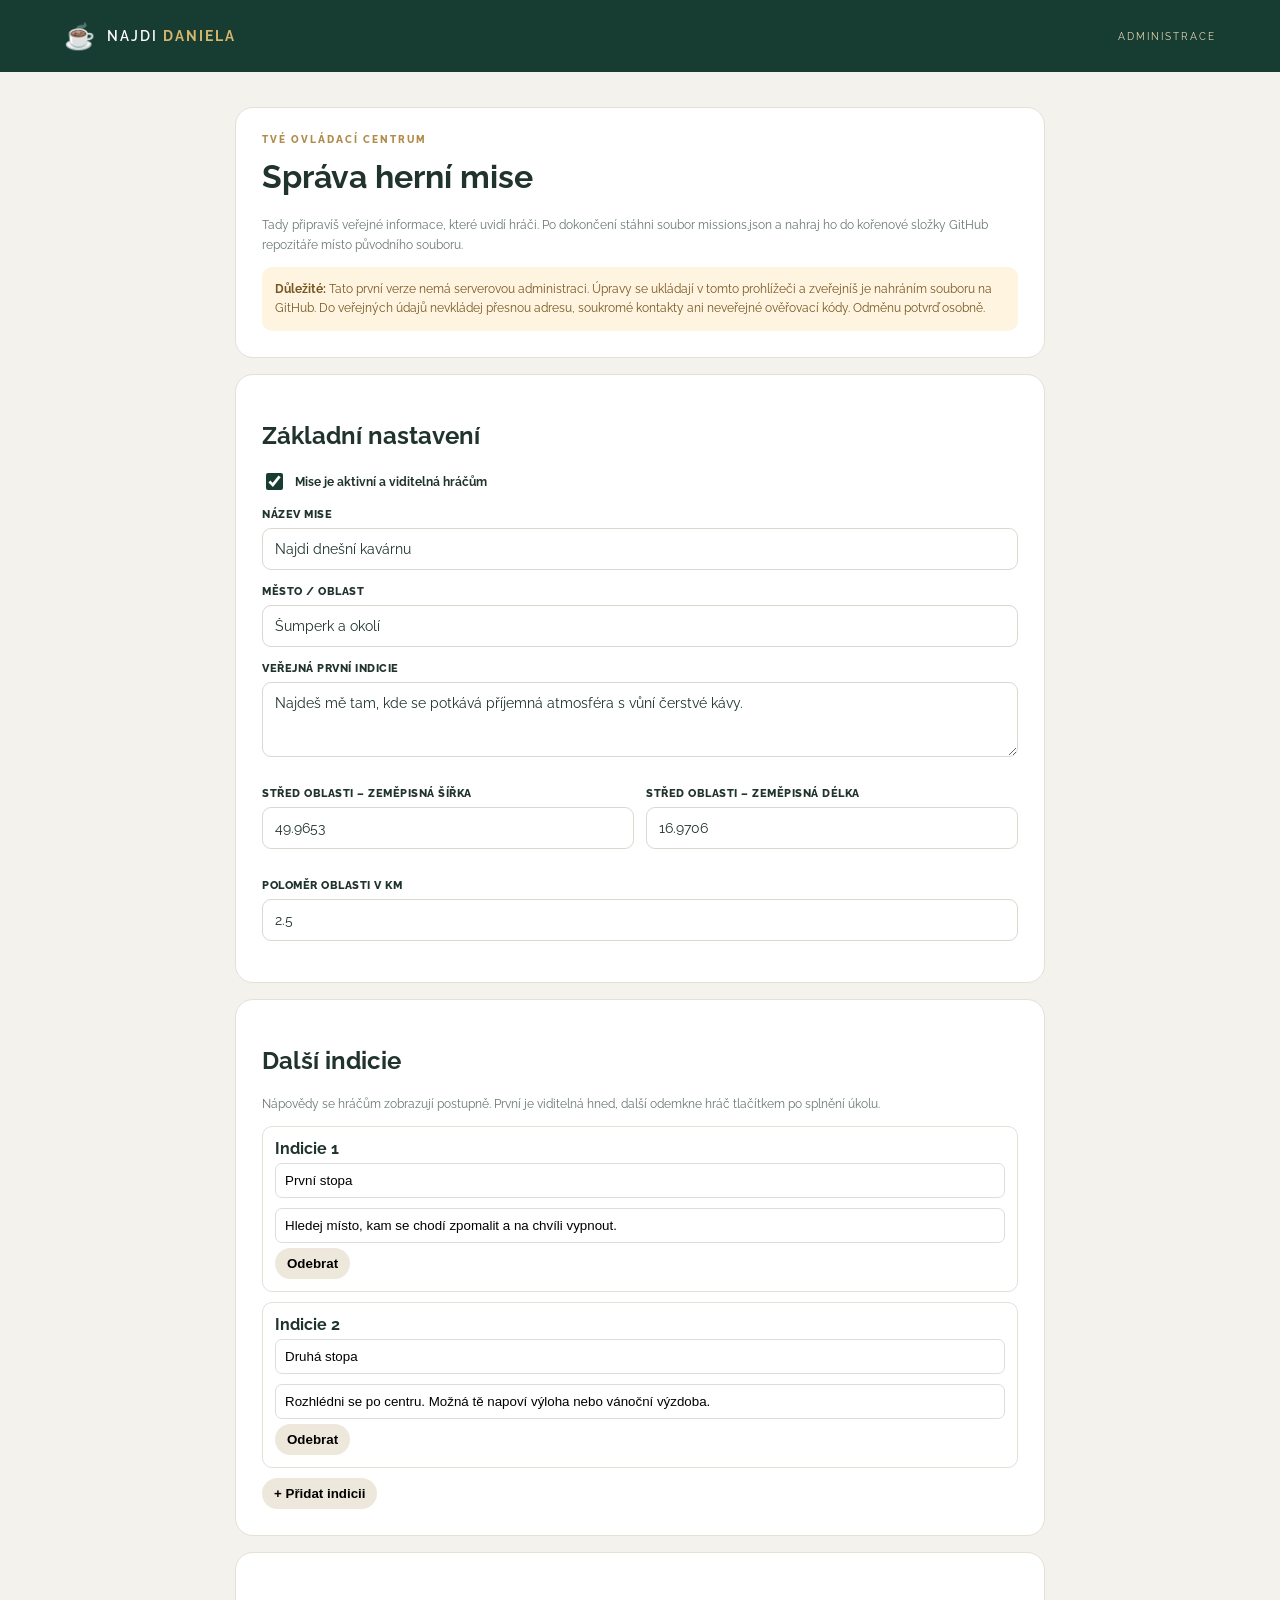
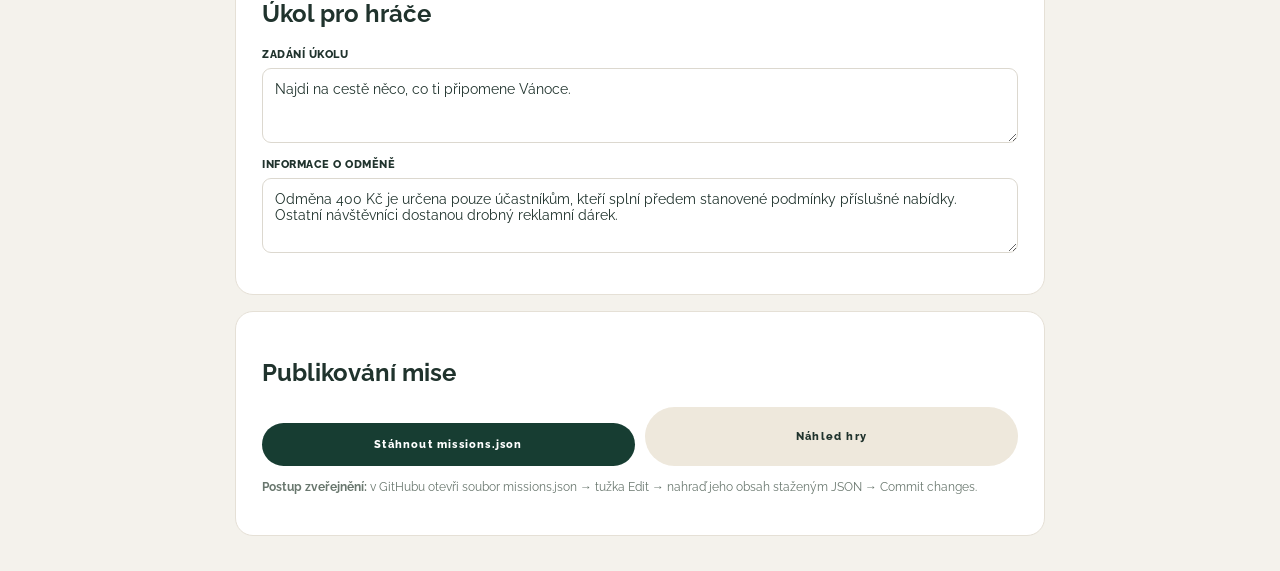
==== admin.html @ 2f67a671 "Add files via upload" ====
<!doctype html>
<html lang="cs">
<head>
  <meta charset="utf-8"><meta name="viewport" content="width=device-width, initial-scale=1">
  <meta name="theme-color" content="#173d32"><title>Správa hry – Najdi Daniela</title>
  <link rel="stylesheet" href="style.css">
  <style>
    body{background:#f4f2ec}.admin-wrap{max-width:850px;margin:35px auto;padding:0 20px}.admin-card{background:#fff;border:1px solid #e5e0d6;border-radius:18px;padding:26px;margin:16px 0}.admin-card h1{margin-top:0}.field{display:grid;gap:7px;margin:15px 0}.field label{font-size:11px;font-weight:800;letter-spacing:.5px}.field input,.field textarea{width:100%;border:1px solid #dcd8cf;border-radius:9px;padding:12px;font:14px Raleway,Arial,sans-serif;color:#20332d}.field textarea{min-height:75px;resize:vertical}.two{display:grid;grid-template-columns:1fr 1fr;gap:12px}.admin-actions{display:flex;gap:10px;flex-wrap:wrap}.admin-actions button{flex:1;min-width:170px}.hint{font-size:12px;line-height:1.6;color:#69776e}.warning{padding:13px;border-radius:10px;background:#fff4df;color:#765622;font-size:12px;line-height:1.6}.clue-row{border:1px solid #e5e0d6;padding:12px;border-radius:10px;margin:10px 0}.clue-row input{width:100%;padding:9px;margin:5px 0;border:1px solid #ddd;border-radius:7px}.small-btn{border:0;background:#eee8dc;border-radius:20px;padding:8px 12px;font-weight:700;cursor:pointer}
  </style>
</head>
<body>
<header class="topbar"><a class="brand" href="index.html"><span class="brand-mark">☕</span><span>NAJDI <b>DANIELA</b></span></a><span class="edition">ADMINISTRACE</span></header>
<main class="admin-wrap">
  <div class="admin-card">
    <p class="eyebrow">TVÉ OVLÁDACÍ CENTRUM</p><h1>Správa herní mise</h1>
    <p class="hint">Tady připravíš veřejné informace, které uvidí hráči. Po dokončení stáhni soubor missions.json a nahraj ho do kořenové složky GitHub repozitáře místo původního souboru.</p>
    <div class="warning"><b>Důležité:</b> Tato první verze nemá serverovou administraci. Úpravy se ukládají v tomto prohlížeči a zveřejníš je nahráním souboru na GitHub. Do veřejných údajů nevkládej přesnou adresu, soukromé kontakty ani neveřejné ověřovací kódy. Odměnu potvrď osobně.</div>
  </div>
  <div class="admin-card">
    <h2>Základní nastavení</h2>
    <label class="check-row"><input type="checkbox" id="active" checked><span>Mise je aktivní a viditelná hráčům</span></label>
    <div class="field"><label>NÁZEV MISE</label><input id="title" value="Najdi dnešní kavárnu"></div>
    <div class="field"><label>MĚSTO / OBLAST</label><input id="city" value="Šumperk a okolí"></div>
    <div class="field"><label>VEŘEJNÁ PRVNÍ INDICIE</label><textarea id="publicClue">Najdeš mě tam, kde se potkává příjemná atmosféra s vůní čerstvé kávy.</textarea></div>
    <div class="two">
      <div class="field"><label>STŘED OBLASTI – ZEMĚPISNÁ ŠÍŘKA</label><input id="lat" type="number" step="0.0001" value="49.9653"></div>
      <div class="field"><label>STŘED OBLASTI – ZEMĚPISNÁ DÉLKA</label><input id="lng" type="number" step="0.0001" value="16.9706"></div>
    </div>
    <div class="field"><label>POLOMĚR OBLASTI V KM</label><input id="radius" type="number" min="0.5" max="20" step="0.5" value="2.5"></div>
  </div>
  <div class="admin-card">
    <h2>Další indicie</h2><p class="hint">Nápovědy se hráčům zobrazují postupně. První je viditelná hned, další odemkne hráč tlačítkem po splnění úkolu.</p>
    <div id="clues"></div><button class="small-btn" id="add-clue" type="button">+ Přidat indicii</button>
  </div>
  <div class="admin-card">
    <h2>Úkol pro hráče</h2>
    <div class="field"><label>ZADÁNÍ ÚKOLU</label><textarea id="task">Najdi na cestě něco, co ti připomene Vánoce.</textarea></div>
    <div class="field"><label>INFORMACE O ODMĚNĚ</label><textarea id="reward">Odměna 400 Kč je určena pouze účastníkům, kteří splní předem stanovené podmínky příslušné nabídky. Ostatní návštěvníci dostanou drobný reklamní dárek.</textarea></div>
  </div>
  <div class="admin-card">
    <h2>Publikování mise</h2>
    <div class="admin-actions"><button class="button button-dark" id="download" type="button">Stáhnout missions.json</button><button class="button" style="background:#eee8dc;color:#20332d" id="preview" type="button">Náhled hry</button></div>
    <p id="feedback" class="hint" aria-live="polite"></p>
    <p class="hint"><b>Postup zveřejnění:</b> v GitHubu otevři soubor missions.json → tužka Edit → nahraď jeho obsah staženým JSON → Commit changes.</p>
  </div>
</main>
<script>
const $ = id => document.getElementById(id);
let clueData = [
 {title:"První stopa",text:"Hledej místo, kam se chodí zpomalit a na chvíli vypnout."},
 {title:"Druhá stopa",text:"Rozhlédni se po centru. Možná tě napoví výloha nebo vánoční výzdoba."}
];
function renderClues(){
 $("clues").innerHTML="";
 clueData.forEach((c,i)=>{
  const row=document.createElement("div");row.className="clue-row";
  row.innerHTML=`<b>Indicie ${i+1}</b><input aria-label="Název indicie" value="${escapeHtml(c.title)}" data-title="${i}"><input aria-label="Text indicie" value="${escapeHtml(c.text)}" data-text="${i}"><button class="small-btn" data-remove="${i}" type="button">Odebrat</button>`;
  $("clues").appendChild(row);
 });
 $("clues").querySelectorAll("[data-title]").forEach(el=>el.addEventListener("input",e=>clueData[+e.target.dataset.title].title=e.target.value));
 $("clues").querySelectorAll("[data-text]").forEach(el=>el.addEventListener("input",e=>clueData[+e.target.dataset.text].text=e.target.value));
 $("clues").querySelectorAll("[data-remove]").forEach(el=>el.addEventListener("click",e=>{clueData.splice(+e.target.dataset.remove,1);renderClues()}));
}
function escapeHtml(s){return String(s).replace(/[&<>"']/g,c=>({"&":"&amp;","<":"&lt;",">":"&gt;",'"':"&quot;","'":"&#39;"}[c]));}
$("add-clue").addEventListener("click",()=>{clueData.push({title:"Nová stopa",text:"Doplň text indicie."});renderClues()});
function makeData(){return {
 active:$("active").checked,title:$("title").value.trim(),city:$("city").value.trim(),
 centerLat:Number($("lat").value),centerLng:Number($("lng").value),radiusKm:Number($("radius").value),
 publicClue:$("publicClue").value.trim(),clues:clueData,task:$("task").value.trim(),rewardText:$("reward").value.trim()
};}
$("download").addEventListener("click",()=>{
 const data=makeData();const blob=new Blob([JSON.stringify(data,null,2)],{type:"application/json"});
 const url=URL.createObjectURL(blob);const a=document.createElement("a");a.href=url;a.download="missions.json";a.click();URL.revokeObjectURL(url);
 $("feedback").textContent="Soubor missions.json byl připraven ke stažení. Teď ho nahraj do GitHubu a potvrď změnu.";
});
$("preview").addEventListener("click",()=>window.open("index.html","_blank"));
renderClues();
</script>
</body></html>
---- style.css ----
@import url('https://fonts.googleapis.com/css2?family=Raleway:wght@400;500;600;700;800;900&display=swap');
:root{--green:#173d32;--green2:#245545;--gold:#d8b56d;--cream:#f6f1e7;--ink:#20332d;--muted:#738078;--line:#e5e0d6}
*{box-sizing:border-box}html{scroll-behavior:smooth}body{margin:0;background:#fbfaf7;color:var(--ink);font-family:Raleway,Arial,sans-serif}
.topbar{height:72px;padding:0 max(5vw,22px);display:flex;align-items:center;justify-content:space-between;background:var(--green);color:#fff}
.brand{display:flex;align-items:center;gap:10px;color:#fff;text-decoration:none;font-size:14px;letter-spacing:2px;font-weight:600}.brand b{color:var(--gold)}.brand-mark{font-size:25px}.edition{font-size:10px;letter-spacing:2px;color:#e8d8b6}
main{max-width:1120px;margin:auto;padding:0 24px}.hero{margin:34px 0 28px;background:var(--green);border-radius:24px;min-height:390px;color:#fff;display:grid;grid-template-columns:1.1fr .9fr;overflow:hidden;position:relative}
.hero-copy{padding:54px 0 48px 58px;position:relative;z-index:2}.eyebrow{font-size:10px;letter-spacing:2px;font-weight:800;color:#b18b4a;margin:0 0 13px}.hero h1{font-size:clamp(46px,7vw,76px);line-height:.98;margin:0 0 20px;letter-spacing:-3px}.hero h1 em,.how-section h2 em,.reward h2 em{font-family:Georgia,serif;font-weight:400;color:var(--gold)}.hero-lead{max-width:390px;line-height:1.7;color:#e1e9e3;font-size:15px;margin:0 0 28px}.button{border:0;border-radius:999px;padding:15px 22px;font-family:inherit;font-size:11px;font-weight:800;letter-spacing:1.2px;text-decoration:none;display:inline-flex;align-items:center;justify-content:center;gap:24px;cursor:pointer;transition:.2s}.button:hover{transform:translateY(-2px)}.button-gold{background:var(--gold);color:#24372e}.button-dark{background:var(--green);color:#fff;width:100%;margin-top:16px}.button:disabled{opacity:.45;cursor:not-allowed;transform:none}
.hero-art{position:relative;display:flex;align-items:center;justify-content:center;background:radial-gradient(circle at 55% 48%,#376c54 0,#214b3b 42%,#173d32 72%)}.glow{position:absolute;width:260px;height:260px;border:1px solid #d8b56d55;border-radius:50%;box-shadow:0 0 0 28px #d8b56d0b,0 0 0 58px #d8b56d08}.cup{font-size:130px;filter:drop-shadow(0 20px 15px #071d16aa);z-index:1}.hero-note{position:absolute;right:14%;bottom:13%;font-family:Georgia,serif;color:#ead6ad;font-style:italic;font-size:19px;line-height:1.3;transform:rotate(-7deg)}.spark{position:absolute;color:var(--gold);font-size:26px}.spark-one{top:20%;right:22%}.spark-two{top:31%;left:19%}
.intro-grid{display:grid;grid-template-columns:repeat(3,1fr);gap:14px;margin:20px 0 76px}.intro-card{padding:23px 22px;background:#fff;border:1px solid var(--line);border-radius:16px}.intro-card .icon{font-size:25px}.intro-card h3{font-size:15px;margin:14px 0 7px}.intro-card p{font-size:12px;line-height:1.7;color:var(--muted);margin:0}
.game-section{padding:0 0 75px}.section-heading{text-align:center;margin-bottom:28px}.section-heading h2,.how-section h2,.reward h2{font-size:36px;letter-spacing:-1.3px;margin:0 0 8px}.muted{color:var(--muted)}.section-heading>p:last-child{font-size:13px}
.mission-layout{display:grid;grid-template-columns:1fr 1fr;gap:18px}.map-panel,.clue-panel{background:#fff;border:1px solid var(--line);border-radius:18px;padding:22px}.panel-head{display:flex;align-items:center;justify-content:space-between;margin-bottom:15px}.panel-head h3{margin:0;font-size:20px}.map-pin{font-size:26px;color:var(--gold)}#map{height:300px;border-radius:12px;background:#e7e9df;z-index:1}.map-caption{font-size:10px;line-height:1.5;color:var(--muted);margin:10px 0 0}.clue-top{display:flex;align-items:center;justify-content:space-between}.pill{border-radius:20px;background:#f3ead8;color:#85652d;padding:7px 11px;font-size:10px;font-weight:800}.clue-panel h3{font-size:23px;margin:24px 0 10px}.clue-text{font-family:Georgia,serif;font-size:19px;line-height:1.55;color:#344b40;margin:0 0 16px}.clue-list{display:grid;gap:9px}.clue-item{padding:12px 13px;background:#f7f5ef;border-radius:10px;font-size:12px;line-height:1.5}.clue-item.locked{opacity:.55}.task-area{margin-top:17px;padding:14px;background:#f5f2e9;border-radius:12px}.task-area h4{margin:0 0 6px;font-size:13px}.task-area p{font-size:12px;line-height:1.5}.check-row{display:flex;align-items:center;gap:9px;font-size:12px;font-weight:700}.check-row input{accent-color:var(--green);width:17px;height:17px}.small{font-size:10px;line-height:1.5;text-align:center}
.notice{max-width:650px;margin:auto;text-align:center;padding:50px 25px;background:#fff;border:1px solid var(--line);border-radius:18px}.notice-icon{font-size:38px}.notice h3{font-size:21px}.notice p{font-size:13px;line-height:1.7;color:var(--muted)}.hidden{display:none!important}
.how-section{background:var(--cream);border-radius:22px;padding:42px 48px;display:grid;grid-template-columns:1fr 1fr;gap:30px;align-items:center;margin-bottom:25px}.how-section h2{font-size:38px}.steps{list-style:none;margin:0;padding:0;display:grid;gap:18px;counter-reset:step}.steps li{counter-increment:step;display:grid;grid-template-columns:34px 1fr;column-gap:12px;align-items:start}.steps li:before{content:counter(step,decimal-leading-zero);grid-row:span 2;color:#a77f3d;font-weight:800;font-size:12px;padding-top:2px}.steps b{font-size:13px}.steps span{font-size:11px;color:var(--muted);margin-top:4px;line-height:1.5}
.reward{background:var(--green);color:#fff;border-radius:22px;padding:35px 48px;display:flex;align-items:center;gap:30px;margin:25px 0 55px}.gift{font-size:62px}.reward h2{font-size:32px}.reward p:last-child{max-width:700px;color:#dce5dd;font-size:11px;line-height:1.7;margin-bottom:0}
footer{background:#102d25;color:#d8e0d8;padding:25px max(5vw,22px);display:flex;justify-content:space-between;font-size:10px;letter-spacing:1px}footer span:first-child{color:var(--gold);font-weight:800}
@media(max-width:700px){.topbar{height:60px}.edition{font-size:8px}.hero{grid-template-columns:1fr;min-height:0}.hero-copy{padding:38px 28px 25px}.hero-art{min-height:185px}.cup{font-size:90px}.hero-note{right:12%;bottom:14%;font-size:15px}.intro-grid{grid-template-columns:1fr;gap:9px;margin-bottom:55px}.intro-card{display:grid;grid-template-columns:38px 1fr;column-gap:10px;padding:16px}.intro-card .icon{grid-row:span 2}.intro-card h3{margin:0 0 4px}.mission-layout{grid-template-columns:1fr}.how-section{grid-template-columns:1fr;padding:30px 25px;gap:20px}.how-section h2{font-size:32px}.reward{padding:27px 24px;gap:16px}.gift{font-size:42px}.reward h2{font-size:25px}footer{gap:10px;flex-direction:column;text-align:center}}
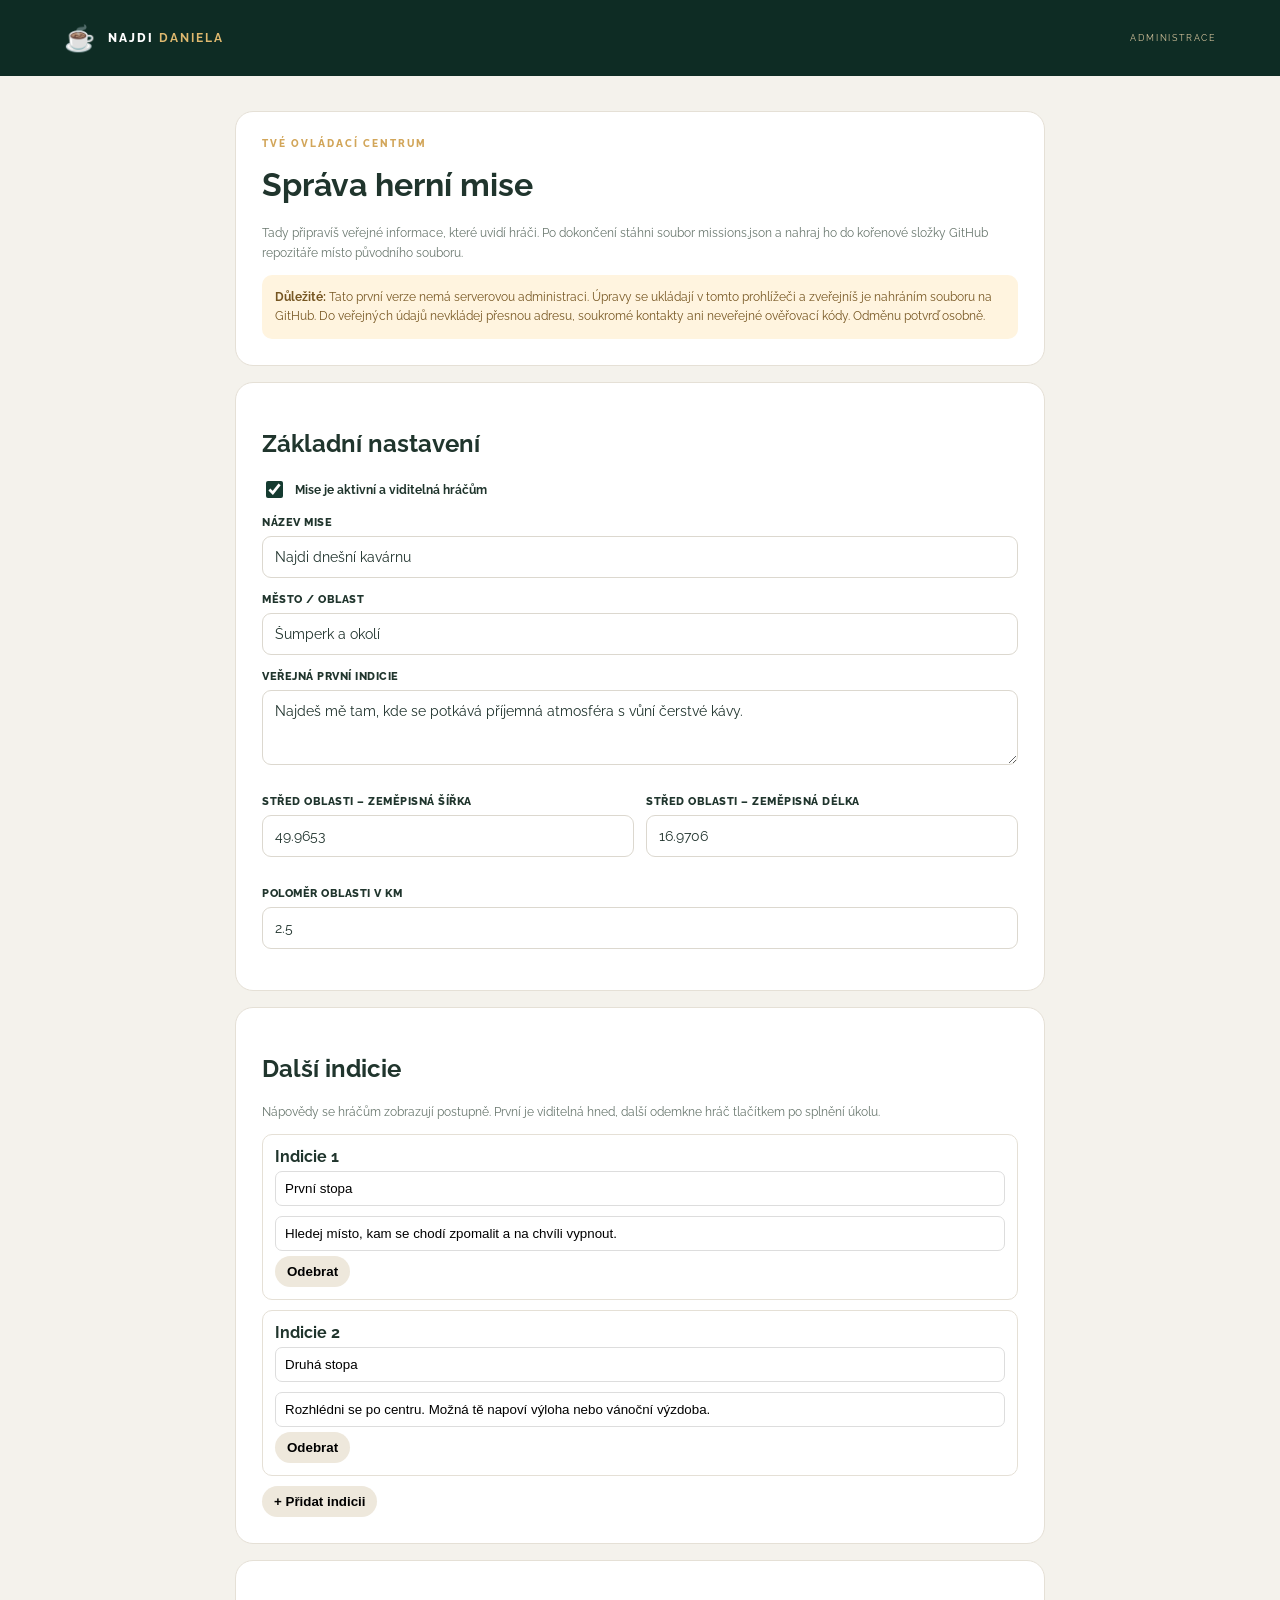
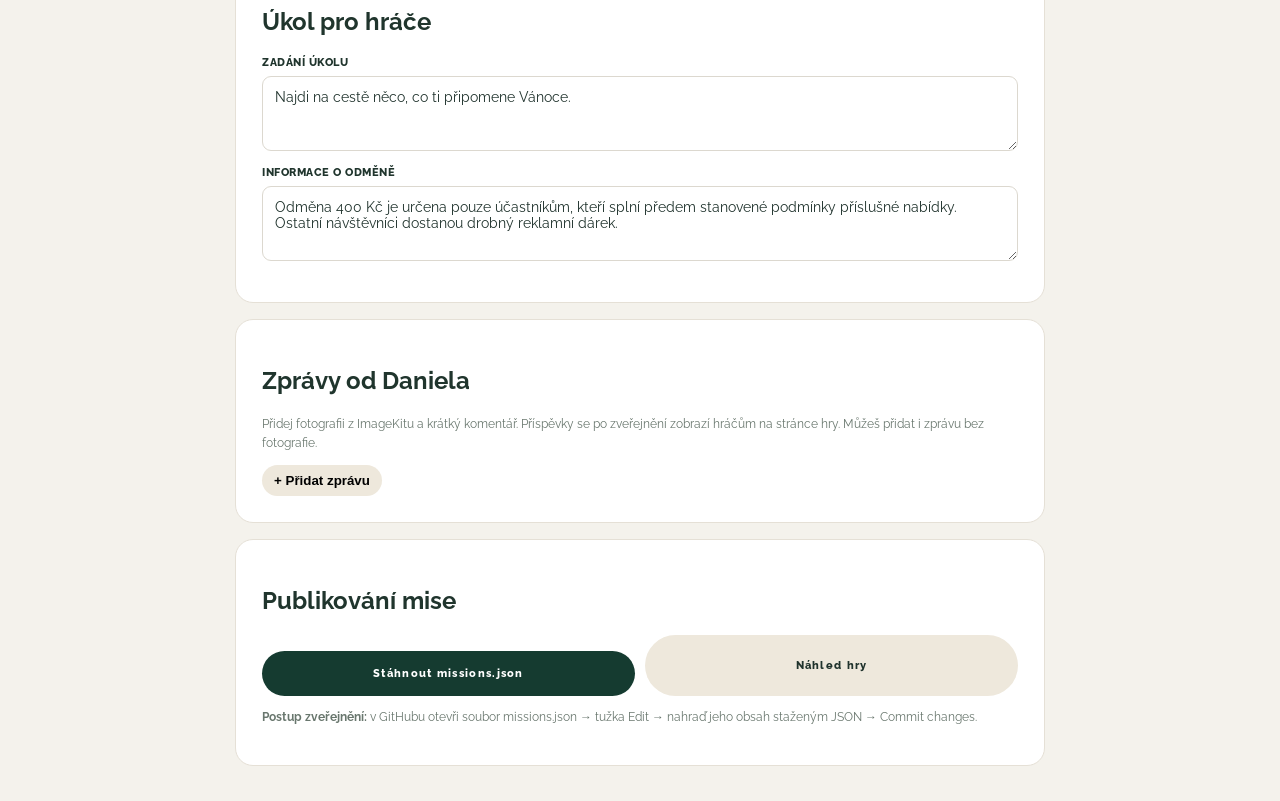
==== commit 9aa25838: "Update admin.html" ====
--- a/admin.html
+++ b/admin.html
@@ -5,7 +5,7 @@
   <meta name="theme-color" content="#173d32"><title>Správa hry – Najdi Daniela</title>
   <link rel="stylesheet" href="style.css">
   <style>
-    body{background:#f4f2ec}.admin-wrap{max-width:850px;margin:35px auto;padding:0 20px}.admin-card{background:#fff;border:1px solid #e5e0d6;border-radius:18px;padding:26px;margin:16px 0}.admin-card h1{margin-top:0}.field{display:grid;gap:7px;margin:15px 0}.field label{font-size:11px;font-weight:800;letter-spacing:.5px}.field input,.field textarea{width:100%;border:1px solid #dcd8cf;border-radius:9px;padding:12px;font:14px Raleway,Arial,sans-serif;color:#20332d}.field textarea{min-height:75px;resize:vertical}.two{display:grid;grid-template-columns:1fr 1fr;gap:12px}.admin-actions{display:flex;gap:10px;flex-wrap:wrap}.admin-actions button{flex:1;min-width:170px}.hint{font-size:12px;line-height:1.6;color:#69776e}.warning{padding:13px;border-radius:10px;background:#fff4df;color:#765622;font-size:12px;line-height:1.6}.clue-row{border:1px solid #e5e0d6;padding:12px;border-radius:10px;margin:10px 0}.clue-row input{width:100%;padding:9px;margin:5px 0;border:1px solid #ddd;border-radius:7px}.small-btn{border:0;background:#eee8dc;border-radius:20px;padding:8px 12px;font-weight:700;cursor:pointer}
+    body{background:#f4f2ec}.admin-wrap{max-width:850px;margin:35px auto;padding:0 20px}.admin-card{background:#fff;border:1px solid #e5e0d6;border-radius:18px;padding:26px;margin:16px 0}.admin-card h1{margin-top:0}.field{display:grid;gap:7px;margin:15px 0}.field label{font-size:11px;font-weight:800;letter-spacing:.5px}.field input,.field textarea{width:100%;border:1px solid #dcd8cf;border-radius:9px;padding:12px;font:14px Raleway,Arial,sans-serif;color:#20332d}.field textarea{min-height:75px;resize:vertical}.two{display:grid;grid-template-columns:1fr 1fr;gap:12px}.admin-actions{display:flex;gap:10px;flex-wrap:wrap}.admin-actions button{flex:1;min-width:170px}.hint{font-size:12px;line-height:1.6;color:#69776e}.warning{padding:13px;border-radius:10px;background:#fff4df;color:#765622;font-size:12px;line-height:1.6}.clue-row{border:1px solid #e5e0d6;padding:12px;border-radius:10px;margin:10px 0}.clue-row input{width:100%;padding:9px;margin:5px 0;border:1px solid #ddd;border-radius:7px}.small-btn{border:0;background:#eee8dc;border-radius:20px;padding:8px 12px;font-weight:700;cursor:pointer}.post-row{border:1px solid #e5e0d6;padding:14px;border-radius:12px;margin:12px 0}.post-row input,.post-row textarea{width:100%;padding:10px;margin:6px 0;border:1px solid #ddd;border-radius:8px;font:14px Raleway,Arial,sans-serif}.post-row textarea{min-height:70px}.post-preview{max-width:180px;max-height:120px;object-fit:cover;border-radius:8px;display:block;margin:8px 0}
   </style>
 </head>
 <body>
@@ -38,6 +38,12 @@
     <div class="field"><label>INFORMACE O ODMĚNĚ</label><textarea id="reward">Odměna 400 Kč je určena pouze účastníkům, kteří splní předem stanovené podmínky příslušné nabídky. Ostatní návštěvníci dostanou drobný reklamní dárek.</textarea></div>
   </div>
   <div class="admin-card">
+    <h2>Zprávy od Daniela</h2>
+    <p class="hint">Přidej fotografii z ImageKitu a krátký komentář. Příspěvky se po zveřejnění zobrazí hráčům na stránce hry. Můžeš přidat i zprávu bez fotografie.</p>
+    <div id="posts"></div>
+    <button class="small-btn" id="add-post" type="button">+ Přidat zprávu</button>
+  </div>
+  <div class="admin-card">
     <h2>Publikování mise</h2>
     <div class="admin-actions"><button class="button button-dark" id="download" type="button">Stáhnout missions.json</button><button class="button" style="background:#eee8dc;color:#20332d" id="preview" type="button">Náhled hry</button></div>
     <p id="feedback" class="hint" aria-live="polite"></p>
@@ -50,6 +56,7 @@
  {title:"První stopa",text:"Hledej místo, kam se chodí zpomalit a na chvíli vypnout."},
  {title:"Druhá stopa",text:"Rozhlédni se po centru. Možná tě napoví výloha nebo vánoční výzdoba."}
 ];
+let postData = [];
 function renderClues(){
  $("clues").innerHTML="";
  clueData.forEach((c,i)=>{
@@ -63,10 +70,22 @@
 }
 function escapeHtml(s){return String(s).replace(/[&<>"']/g,c=>({"&":"&amp;","<":"&lt;",">":"&gt;",'"':"&quot;","'":"&#39;"}[c]));}
 $("add-clue").addEventListener("click",()=>{clueData.push({title:"Nová stopa",text:"Doplň text indicie."});renderClues()});
+function renderPosts(){
+ const wrap=$("posts");wrap.innerHTML="";
+ postData.forEach((post,i)=>{
+  const row=document.createElement("div");row.className="post-row";
+  row.innerHTML=`<b>Zpráva ${i+1}</b><input type="url" placeholder="Odkaz na fotografii z ImageKitu (volitelné)" aria-label="Odkaz na fotografii" value="${escapeHtml(post.imageUrl||"")}" data-image="${i}"><textarea placeholder="Komentář ke zprávě…" aria-label="Komentář ke zprávě" data-message="${i}">${escapeHtml(post.message||"")}</textarea><button class="small-btn" type="button" data-remove-post="${i}">Odebrat zprávu</button>`;
+  wrap.appendChild(row);
+ });
+ wrap.querySelectorAll("[data-image]").forEach(el=>el.addEventListener("input",e=>postData[+e.target.dataset.image].imageUrl=e.target.value.trim()));
+ wrap.querySelectorAll("[data-message]").forEach(el=>el.addEventListener("input",e=>postData[+e.target.dataset.message].message=e.target.value));
+ wrap.querySelectorAll("[data-remove-post]").forEach(el=>el.addEventListener("click",e=>{postData.splice(+e.target.dataset.removePost,1);renderPosts()}));
+}
+$("add-post").addEventListener("click",()=>{postData.unshift({imageUrl:"",message:""});renderPosts()});
 function makeData(){return {
  active:$("active").checked,title:$("title").value.trim(),city:$("city").value.trim(),
  centerLat:Number($("lat").value),centerLng:Number($("lng").value),radiusKm:Number($("radius").value),
- publicClue:$("publicClue").value.trim(),clues:clueData,task:$("task").value.trim(),rewardText:$("reward").value.trim()
+ publicClue:$("publicClue").value.trim(),clues:clueData,task:$("task").value.trim(),rewardText:$("reward").value.trim(),announcements:postData
 };}
 $("download").addEventListener("click",()=>{
  const data=makeData();const blob=new Blob([JSON.stringify(data,null,2)],{type:"application/json"});
@@ -75,5 +94,6 @@
 });
 $("preview").addEventListener("click",()=>window.open("index.html","_blank"));
 renderClues();
+renderPosts();
 </script>
-</body></html>+</body></html>
--- a/style.css
+++ b/style.css
@@ -1,16 +1,156 @@
 @import url('https://fonts.googleapis.com/css2?family=Raleway:wght@400;500;600;700;800;900&display=swap');
-:root{--green:#173d32;--green2:#245545;--gold:#d8b56d;--cream:#f6f1e7;--ink:#20332d;--muted:#738078;--line:#e5e0d6}
-*{box-sizing:border-box}html{scroll-behavior:smooth}body{margin:0;background:#fbfaf7;color:var(--ink);font-family:Raleway,Arial,sans-serif}
-.topbar{height:72px;padding:0 max(5vw,22px);display:flex;align-items:center;justify-content:space-between;background:var(--green);color:#fff}
-.brand{display:flex;align-items:center;gap:10px;color:#fff;text-decoration:none;font-size:14px;letter-spacing:2px;font-weight:600}.brand b{color:var(--gold)}.brand-mark{font-size:25px}.edition{font-size:10px;letter-spacing:2px;color:#e8d8b6}
-main{max-width:1120px;margin:auto;padding:0 24px}.hero{margin:34px 0 28px;background:var(--green);border-radius:24px;min-height:390px;color:#fff;display:grid;grid-template-columns:1.1fr .9fr;overflow:hidden;position:relative}
-.hero-copy{padding:54px 0 48px 58px;position:relative;z-index:2}.eyebrow{font-size:10px;letter-spacing:2px;font-weight:800;color:#b18b4a;margin:0 0 13px}.hero h1{font-size:clamp(46px,7vw,76px);line-height:.98;margin:0 0 20px;letter-spacing:-3px}.hero h1 em,.how-section h2 em,.reward h2 em{font-family:Georgia,serif;font-weight:400;color:var(--gold)}.hero-lead{max-width:390px;line-height:1.7;color:#e1e9e3;font-size:15px;margin:0 0 28px}.button{border:0;border-radius:999px;padding:15px 22px;font-family:inherit;font-size:11px;font-weight:800;letter-spacing:1.2px;text-decoration:none;display:inline-flex;align-items:center;justify-content:center;gap:24px;cursor:pointer;transition:.2s}.button:hover{transform:translateY(-2px)}.button-gold{background:var(--gold);color:#24372e}.button-dark{background:var(--green);color:#fff;width:100%;margin-top:16px}.button:disabled{opacity:.45;cursor:not-allowed;transform:none}
-.hero-art{position:relative;display:flex;align-items:center;justify-content:center;background:radial-gradient(circle at 55% 48%,#376c54 0,#214b3b 42%,#173d32 72%)}.glow{position:absolute;width:260px;height:260px;border:1px solid #d8b56d55;border-radius:50%;box-shadow:0 0 0 28px #d8b56d0b,0 0 0 58px #d8b56d08}.cup{font-size:130px;filter:drop-shadow(0 20px 15px #071d16aa);z-index:1}.hero-note{position:absolute;right:14%;bottom:13%;font-family:Georgia,serif;color:#ead6ad;font-style:italic;font-size:19px;line-height:1.3;transform:rotate(-7deg)}.spark{position:absolute;color:var(--gold);font-size:26px}.spark-one{top:20%;right:22%}.spark-two{top:31%;left:19%}
-.intro-grid{display:grid;grid-template-columns:repeat(3,1fr);gap:14px;margin:20px 0 76px}.intro-card{padding:23px 22px;background:#fff;border:1px solid var(--line);border-radius:16px}.intro-card .icon{font-size:25px}.intro-card h3{font-size:15px;margin:14px 0 7px}.intro-card p{font-size:12px;line-height:1.7;color:var(--muted);margin:0}
-.game-section{padding:0 0 75px}.section-heading{text-align:center;margin-bottom:28px}.section-heading h2,.how-section h2,.reward h2{font-size:36px;letter-spacing:-1.3px;margin:0 0 8px}.muted{color:var(--muted)}.section-heading>p:last-child{font-size:13px}
-.mission-layout{display:grid;grid-template-columns:1fr 1fr;gap:18px}.map-panel,.clue-panel{background:#fff;border:1px solid var(--line);border-radius:18px;padding:22px}.panel-head{display:flex;align-items:center;justify-content:space-between;margin-bottom:15px}.panel-head h3{margin:0;font-size:20px}.map-pin{font-size:26px;color:var(--gold)}#map{height:300px;border-radius:12px;background:#e7e9df;z-index:1}.map-caption{font-size:10px;line-height:1.5;color:var(--muted);margin:10px 0 0}.clue-top{display:flex;align-items:center;justify-content:space-between}.pill{border-radius:20px;background:#f3ead8;color:#85652d;padding:7px 11px;font-size:10px;font-weight:800}.clue-panel h3{font-size:23px;margin:24px 0 10px}.clue-text{font-family:Georgia,serif;font-size:19px;line-height:1.55;color:#344b40;margin:0 0 16px}.clue-list{display:grid;gap:9px}.clue-item{padding:12px 13px;background:#f7f5ef;border-radius:10px;font-size:12px;line-height:1.5}.clue-item.locked{opacity:.55}.task-area{margin-top:17px;padding:14px;background:#f5f2e9;border-radius:12px}.task-area h4{margin:0 0 6px;font-size:13px}.task-area p{font-size:12px;line-height:1.5}.check-row{display:flex;align-items:center;gap:9px;font-size:12px;font-weight:700}.check-row input{accent-color:var(--green);width:17px;height:17px}.small{font-size:10px;line-height:1.5;text-align:center}
-.notice{max-width:650px;margin:auto;text-align:center;padding:50px 25px;background:#fff;border:1px solid var(--line);border-radius:18px}.notice-icon{font-size:38px}.notice h3{font-size:21px}.notice p{font-size:13px;line-height:1.7;color:var(--muted)}.hidden{display:none!important}
-.how-section{background:var(--cream);border-radius:22px;padding:42px 48px;display:grid;grid-template-columns:1fr 1fr;gap:30px;align-items:center;margin-bottom:25px}.how-section h2{font-size:38px}.steps{list-style:none;margin:0;padding:0;display:grid;gap:18px;counter-reset:step}.steps li{counter-increment:step;display:grid;grid-template-columns:34px 1fr;column-gap:12px;align-items:start}.steps li:before{content:counter(step,decimal-leading-zero);grid-row:span 2;color:#a77f3d;font-weight:800;font-size:12px;padding-top:2px}.steps b{font-size:13px}.steps span{font-size:11px;color:var(--muted);margin-top:4px;line-height:1.5}
-.reward{background:var(--green);color:#fff;border-radius:22px;padding:35px 48px;display:flex;align-items:center;gap:30px;margin:25px 0 55px}.gift{font-size:62px}.reward h2{font-size:32px}.reward p:last-child{max-width:700px;color:#dce5dd;font-size:11px;line-height:1.7;margin-bottom:0}
-footer{background:#102d25;color:#d8e0d8;padding:25px max(5vw,22px);display:flex;justify-content:space-between;font-size:10px;letter-spacing:1px}footer span:first-child{color:var(--gold);font-weight:800}
-@media(max-width:700px){.topbar{height:60px}.edition{font-size:8px}.hero{grid-template-columns:1fr;min-height:0}.hero-copy{padding:38px 28px 25px}.hero-art{min-height:185px}.cup{font-size:90px}.hero-note{right:12%;bottom:14%;font-size:15px}.intro-grid{grid-template-columns:1fr;gap:9px;margin-bottom:55px}.intro-card{display:grid;grid-template-columns:38px 1fr;column-gap:10px;padding:16px}.intro-card .icon{grid-row:span 2}.intro-card h3{margin:0 0 4px}.mission-layout{grid-template-columns:1fr}.how-section{grid-template-columns:1fr;padding:30px 25px;gap:20px}.how-section h2{font-size:32px}.reward{padding:27px 24px;gap:16px}.gift{font-size:42px}.reward h2{font-size:25px}footer{gap:10px;flex-direction:column;text-align:center}}
+:root{--green:#153b30;--green-deep:#0e2c24;--green-mid:#285847;--gold:#dfb96f;--gold-light:#f1dba9;--cream:#f7f3e9;--ink:#20352d;--muted:#748078;--line:#e8e2d5}
+*{box-sizing:border-box}
+html{scroll-behavior:smooth}
+body{margin:0;background:#faf9f5;color:var(--ink);font-family:'Raleway',Arial,sans-serif}
+.topbar{min-height:76px;padding:12px max(5vw,24px);display:flex;align-items:center;justify-content:space-between;gap:24px;background:var(--green-deep);color:#fff}
+.brand{display:flex;align-items:center;gap:11px;color:#fff;text-decoration:none;font-size:12px;letter-spacing:2px;font-weight:800;white-space:nowrap}
+.brand b{color:var(--gold)}
+.brand-mark{font-size:25px}
+.brand-slogan{font-family:Georgia,serif;font-size:17px;color:#f4ead5;font-style:italic;text-align:center}
+.brand-slogan em{color:var(--gold-light)}
+.edition{font-size:9px;letter-spacing:1.8px;color:#d8c69f;white-space:nowrap}
+main{max-width:1180px;margin:auto;padding:0 26px}
+.hero{margin:30px 0 24px;background:linear-gradient(118deg,#153b30 0%,#194637 58%,#204e3d 100%);border-radius:27px;min-height:540px;color:#fff;display:grid;grid-template-columns:1fr .92fr;overflow:hidden;position:relative;isolation:isolate;box-shadow:0 18px 50px #183c3017}
+.hero:before{content:"";position:absolute;inset:0;background:radial-gradient(ellipse at 82% 48%,#47745744 0,transparent 42%),linear-gradient(90deg,transparent 48%,#0d2c241c 100%);z-index:-1}
+.hero-copy{padding:65px 20px 52px 66px;position:relative;z-index:2;max-width:620px}
+.eyebrow{font-size:10px;letter-spacing:2px;font-weight:800;color:#d2a65a;margin:0 0 17px}
+.hero .eyebrow span{display:inline-block;width:7px;height:7px;background:var(--gold);border-radius:50%;margin:0 8px 1px 0;box-shadow:0 0 0 4px #dfb96f20}
+.hero h1{font-size:clamp(64px,7.5vw,100px);line-height:.83;margin:0 0 28px;letter-spacing:-5px;font-weight:800}
+.hero h1 em{font-family:'Raleway',Arial,sans-serif;font-style:italic;font-weight:900;color:var(--gold);letter-spacing:-5px}
+.hero-lead{max-width:430px;line-height:1.75;color:#e5ece6;font-size:16px;margin:0 0 23px}
+.hero-lead strong{color:var(--gold-light);font-weight:800;white-space:nowrap}
+.hero-reward{max-width:420px;padding:15px 20px 17px;margin:0 0 22px;border:1px solid #dfb96f88;border-radius:17px;background:linear-gradient(120deg,#0e3027dd,#285440aa);box-shadow:inset 0 1px #ffffff12}
+.reward-topline{font-size:9px;letter-spacing:1.6px;color:#e6d2a7;font-weight:800}
+.reward-star{color:var(--gold);font-size:14px;margin-right:5px}
+.reward-main{display:flex;align-items:baseline;gap:9px;margin:4px 0 0}
+.reward-amount{font-size:58px;line-height:1;font-weight:800;letter-spacing:-3px;color:var(--gold)}
+.reward-currency{font-size:25px;font-weight:700;color:var(--gold-light)}
+.reward-caption{font-size:11px;color:#e5ece6;margin-top:5px}
+.button{border:0;border-radius:999px;padding:16px 23px;font-family:inherit;font-size:11px;font-weight:800;letter-spacing:1.3px;text-decoration:none;display:inline-flex;align-items:center;justify-content:center;gap:28px;cursor:pointer;transition:transform .2s,box-shadow .2s}
+.button:hover{transform:translateY(-2px);box-shadow:0 8px 20px #071f1844}
+.button-gold{background:var(--gold);color:#18382d;min-width:174px}
+.button-dark{background:var(--green);color:#fff;width:100%;margin-top:16px}
+.button:disabled{opacity:.45;cursor:not-allowed;transform:none}
+.hero-footnote{font-size:10px;color:#bdcfc4;margin:13px 0 0;letter-spacing:.2px}
+.hero-art{position:relative;min-height:500px;display:flex;align-items:center;justify-content:center;overflow:hidden;background:radial-gradient(circle at 53% 48%,#35664c 0,#234e3c 38%,#173e32 72%)}
+.art-orbit{position:absolute;border:1px solid #dfb96f30;border-radius:50%;left:50%;top:46%;transform:translate(-50%,-50%)}
+.orbit-one{width:250px;height:250px}
+.orbit-two{width:350px;height:350px;border-color:#dfb96f1c}
+.orbit-three{width:460px;height:460px;border-color:#dfb96f12}
+.coffee-illustration{position:relative;z-index:2;width:min(88%,440px);transform:translate(0,-12px);filter:drop-shadow(0 22px 22px #071d1670)}
+.coffee-illustration svg{display:block;width:100%;height:auto;overflow:visible}
+.art-star{position:absolute;color:var(--gold);z-index:3}
+.star-a{top:18%;right:20%;font-size:27px}
+.star-b{top:31%;left:17%;font-size:22px}
+.star-c{bottom:25%;left:23%;font-size:50px;color:#f1dba9}
+.art-caption{position:absolute;right:8%;bottom:8%;display:flex;align-items:center;gap:10px;color:#f0dfbd;font-family:Georgia,serif;font-size:13px;line-height:1.5;font-style:italic;transform:rotate(-4deg)}
+.art-caption>span:first-child{font-size:27px;font-style:normal}
+.art-caption em{color:var(--gold-light)}
+.art-stamp{position:absolute;left:8%;bottom:12%;width:82px;height:82px;border:1px solid #dfb96f77;border-radius:50%;display:flex;align-items:center;justify-content:center;text-align:center;color:#e9d4a7;font-size:8px;letter-spacing:1.4px;line-height:1.6;transform:rotate(-13deg)}
+.intro-grid{display:grid;grid-template-columns:repeat(3,1fr);gap:14px;margin:22px 0 76px}
+.intro-card{padding:23px 22px;background:#fff;border:1px solid var(--line);border-radius:17px;display:flex;gap:15px;align-items:flex-start;box-shadow:0 5px 20px #233d3010}
+.intro-card .icon{flex:0 0 40px;width:40px;height:40px;display:grid;place-items:center;border-radius:13px;background:#f4eddd;color:#9b773e;font-size:21px}
+.intro-card h3{font-size:14px;margin:2px 0 6px}
+.intro-card p{font-size:11px;line-height:1.7;color:var(--muted);margin:0}
+.game-section{padding:0 0 75px}
+.section-heading{text-align:center;margin-bottom:28px}
+.section-heading .eyebrow{margin-bottom:10px}
+.section-heading h2,.how-section h2,.reward h2{font-family:Georgia,serif;font-size:37px;letter-spacing:-.8px;margin:0 0 8px}
+.muted{color:var(--muted)}
+.section-heading>p:last-child{font-size:13px}
+.mission-layout{display:grid;grid-template-columns:1fr 1fr;gap:18px}
+.map-panel,.clue-panel{background:#fff;border:1px solid var(--line);border-radius:18px;padding:22px;box-shadow:0 5px 20px #233d3008}
+.panel-head{display:flex;align-items:center;justify-content:space-between;margin-bottom:15px}
+.panel-head h3{margin:0;font-size:20px}
+.map-pin{font-size:26px;color:var(--gold)}
+#map{height:300px;border-radius:12px;background:#e7e9df;z-index:1}
+.map-caption{font-size:10px;line-height:1.5;color:var(--muted);margin:10px 0 0}
+.clue-top{display:flex;align-items:center;justify-content:space-between}
+.pill{border-radius:20px;background:#f3ead8;color:#85652d;padding:7px 11px;font-size:10px;font-weight:800}
+.clue-panel h3{font-size:23px;margin:24px 0 10px}
+.clue-text{font-family:Georgia,serif;font-size:19px;line-height:1.55;color:#344b40;margin:0 0 16px}
+.clue-list{display:grid;gap:9px}
+.clue-item{padding:12px 13px;background:#f7f5ef;border-radius:10px;font-size:12px;line-height:1.5}
+.clue-item.locked{opacity:.55}
+.task-area{margin-top:17px;padding:14px;background:#f5f2e9;border-radius:12px}
+.task-area h4{margin:0 0 6px;font-size:13px}
+.task-area p{font-size:12px;line-height:1.5}
+.check-row{display:flex;align-items:center;gap:9px;font-size:12px;font-weight:700}
+.check-row input{accent-color:var(--green);width:17px;height:17px}
+.small{font-size:10px;line-height:1.5;text-align:center}
+.notice{max-width:650px;margin:auto;text-align:center;padding:50px 25px;background:#fff;border:1px solid var(--line);border-radius:18px}
+.notice-icon{font-size:38px;color:#a98246}
+.notice h3{font-size:21px}
+.notice p{font-size:13px;line-height:1.7;color:var(--muted)}
+.hidden{display:none!important}
+.how-section{background:var(--cream);border:1px solid #eee6d6;border-radius:22px;padding:42px 48px;display:grid;grid-template-columns:1fr 1fr;gap:30px;align-items:center;margin-bottom:25px}
+.how-section h2{font-size:38px}
+.how-section h2 em,.reward h2 em{color:#c49a52}
+.steps{list-style:none;margin:0;padding:0;display:grid;gap:18px;counter-reset:step}
+.steps li{counter-increment:step;display:grid;grid-template-columns:34px 1fr;column-gap:12px;align-items:start}
+.steps li:before{content:counter(step,decimal-leading-zero);grid-row:span 2;color:#a77f3d;font-weight:800;font-size:12px;padding-top:2px}
+.steps b{font-size:13px}
+.steps span{font-size:11px;color:var(--muted);margin-top:4px;line-height:1.5}
+.reward{background:linear-gradient(110deg,#153b30,#214d3b);color:#fff;border-radius:22px;padding:35px 48px;display:flex;align-items:center;gap:30px;margin:25px 0 55px}
+.gift{width:66px;height:66px;flex:0 0 66px;border:1px solid #dfb96f66;border-radius:50%;display:grid;place-items:center;color:var(--gold);font-size:31px}
+.reward h2{font-size:32px}
+.reward h2 em{color:var(--gold)}
+.reward p:last-child{max-width:700px;color:#dce5dd;font-size:11px;line-height:1.7;margin-bottom:0}
+footer{background:#0e2c24;color:#d8e0d8;padding:24px max(5vw,22px);display:flex;justify-content:center;align-items:center;gap:20px;flex-wrap:wrap;font-size:10px;letter-spacing:1px}
+.footer-brand{color:var(--gold);font-weight:800}
+.footer-slogan{font-family:Georgia,serif;font-size:13px;letter-spacing:.2px;font-style:italic;color:#f0e4cb}
+@media(max-width:800px){
+  .topbar{gap:12px;min-height:68px;padding:12px 20px}
+  .brand-slogan{font-size:14px}
+  .edition{display:none}
+  .hero{grid-template-columns:1fr;min-height:0;margin:20px 0 22px}
+  .hero-copy{padding:42px 30px 28px}
+  .hero h1{font-size:clamp(64px,13vw,88px);letter-spacing:-3px}
+  .hero-art{min-height:360px}
+  .coffee-illustration{width:min(72%,360px)}
+  .orbit-one{width:210px;height:210px}
+  .orbit-two{width:300px;height:300px}
+  .orbit-three{width:390px;height:390px}
+  .art-caption{right:8%;bottom:7%}
+  .art-stamp{left:8%;bottom:10%}
+  .intro-grid{margin-bottom:55px}
+}
+@media(max-width:600px){
+  main{padding:0 15px}
+  .topbar{min-height:62px;padding:10px 15px}
+  .brand{font-size:10px;letter-spacing:1.4px;gap:7px}
+  .brand-mark{font-size:21px}
+  .brand-slogan{font-size:12px;max-width:145px;line-height:1.35}
+  .hero{border-radius:20px}
+  .hero-copy{padding:34px 23px 25px}
+  .hero h1{font-size:65px;line-height:.88;margin-bottom:22px}
+  .hero-lead{font-size:14px;line-height:1.7}
+  .hero-reward{padding:14px 16px}
+  .reward-amount{font-size:52px}
+  .hero-art{min-height:290px}
+  .coffee-illustration{width:min(78%,310px)}
+  .orbit-one{width:170px;height:170px}
+  .orbit-two{width:245px;height:245px}
+  .orbit-three{width:320px;height:320px}
+  .art-caption{font-size:11px;right:5%;bottom:6%}
+  .art-caption>span:first-child{font-size:22px}
+  .art-stamp{width:66px;height:66px;font-size:7px;left:5%;bottom:9%}
+  .intro-grid{grid-template-columns:1fr;gap:9px;margin-bottom:55px}
+  .intro-card{padding:16px}
+  .mission-layout{grid-template-columns:1fr}
+  .how-section{grid-template-columns:1fr;padding:30px 25px;gap:20px}
+  .how-section h2{font-size:32px}
+  .reward{padding:27px 24px;gap:16px}
+  .gift{width:48px;height:48px;flex-basis:48px;font-size:24px}
+  .reward h2{font-size:25px}
+  footer{gap:7px;flex-direction:column;text-align:center}
+}
+
+/* Zvýraznění částky v úvodní větě; bez samostatného boxu s odměnou */
+.hero-lead .hero-amount-inline{
+  color:var(--gold-light);
+  font-size:1.12em;
+  font-weight:900;
+  white-space:nowrap;
+}
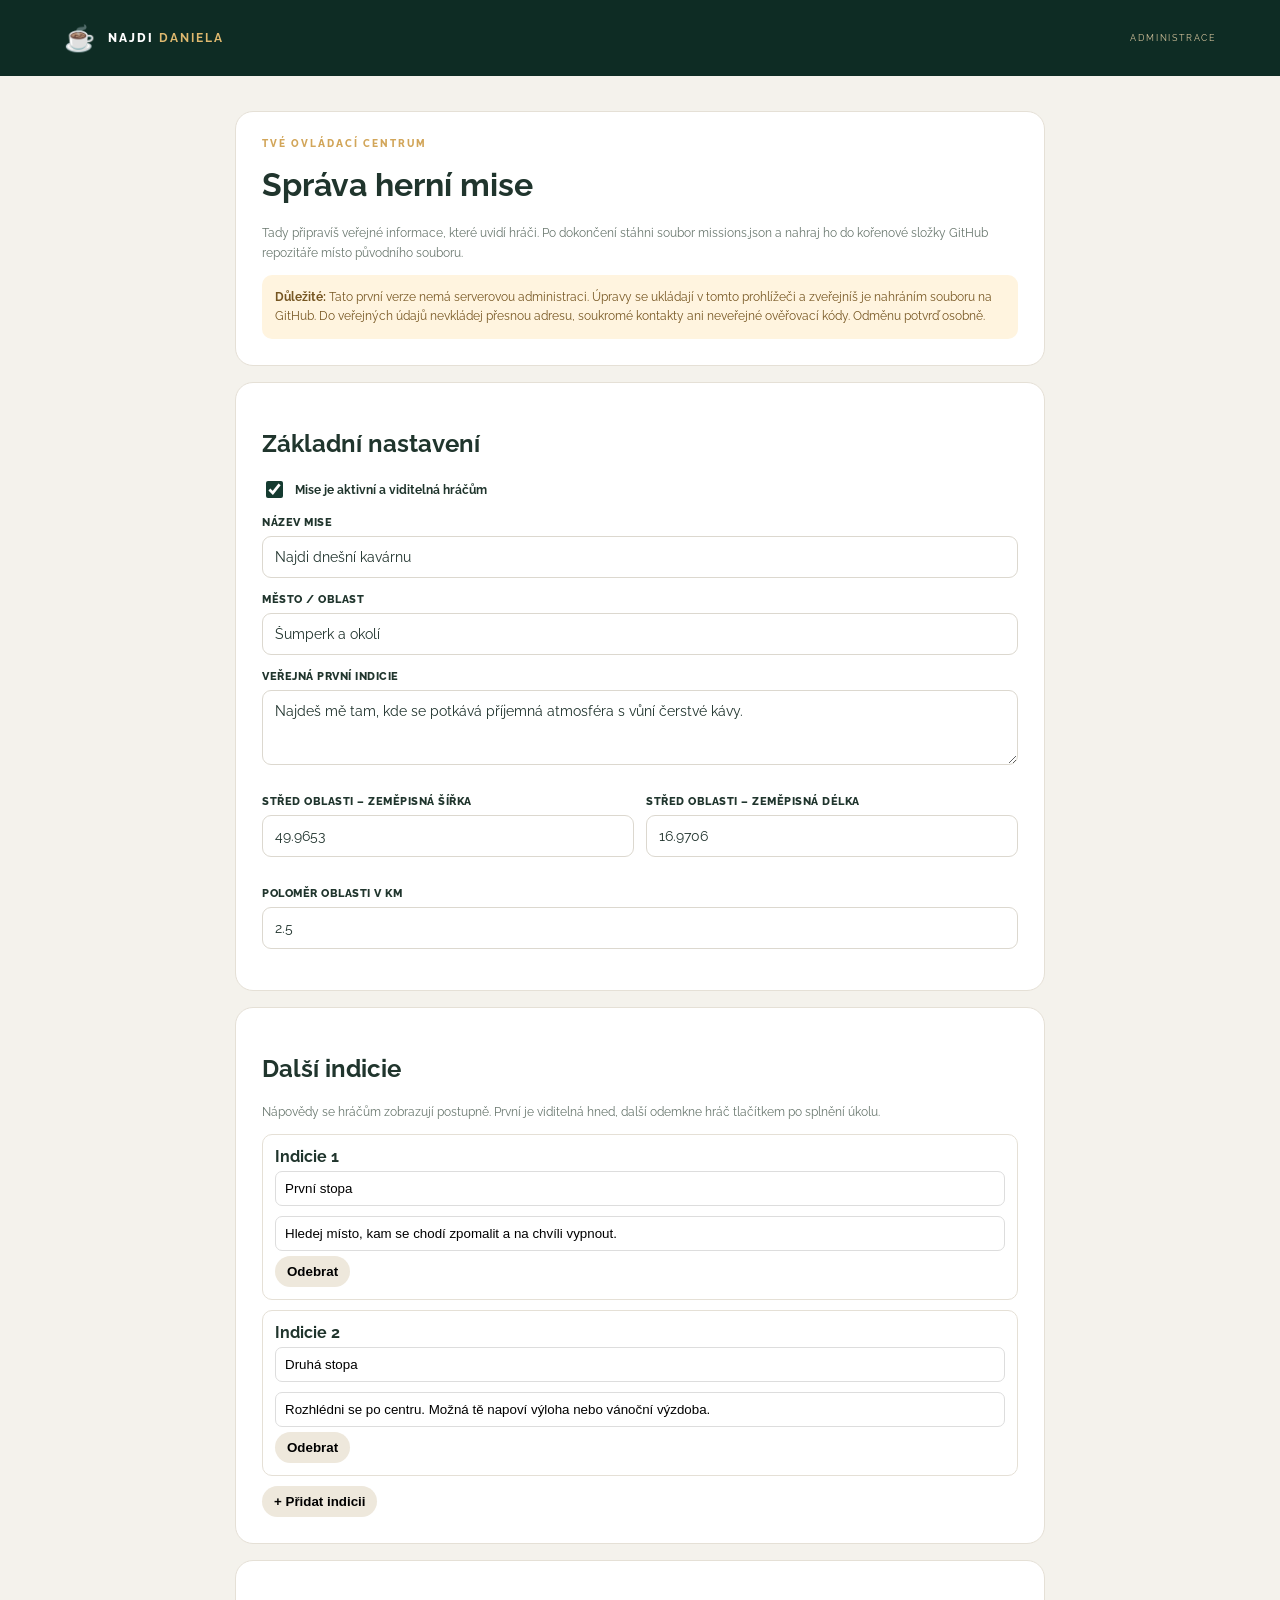
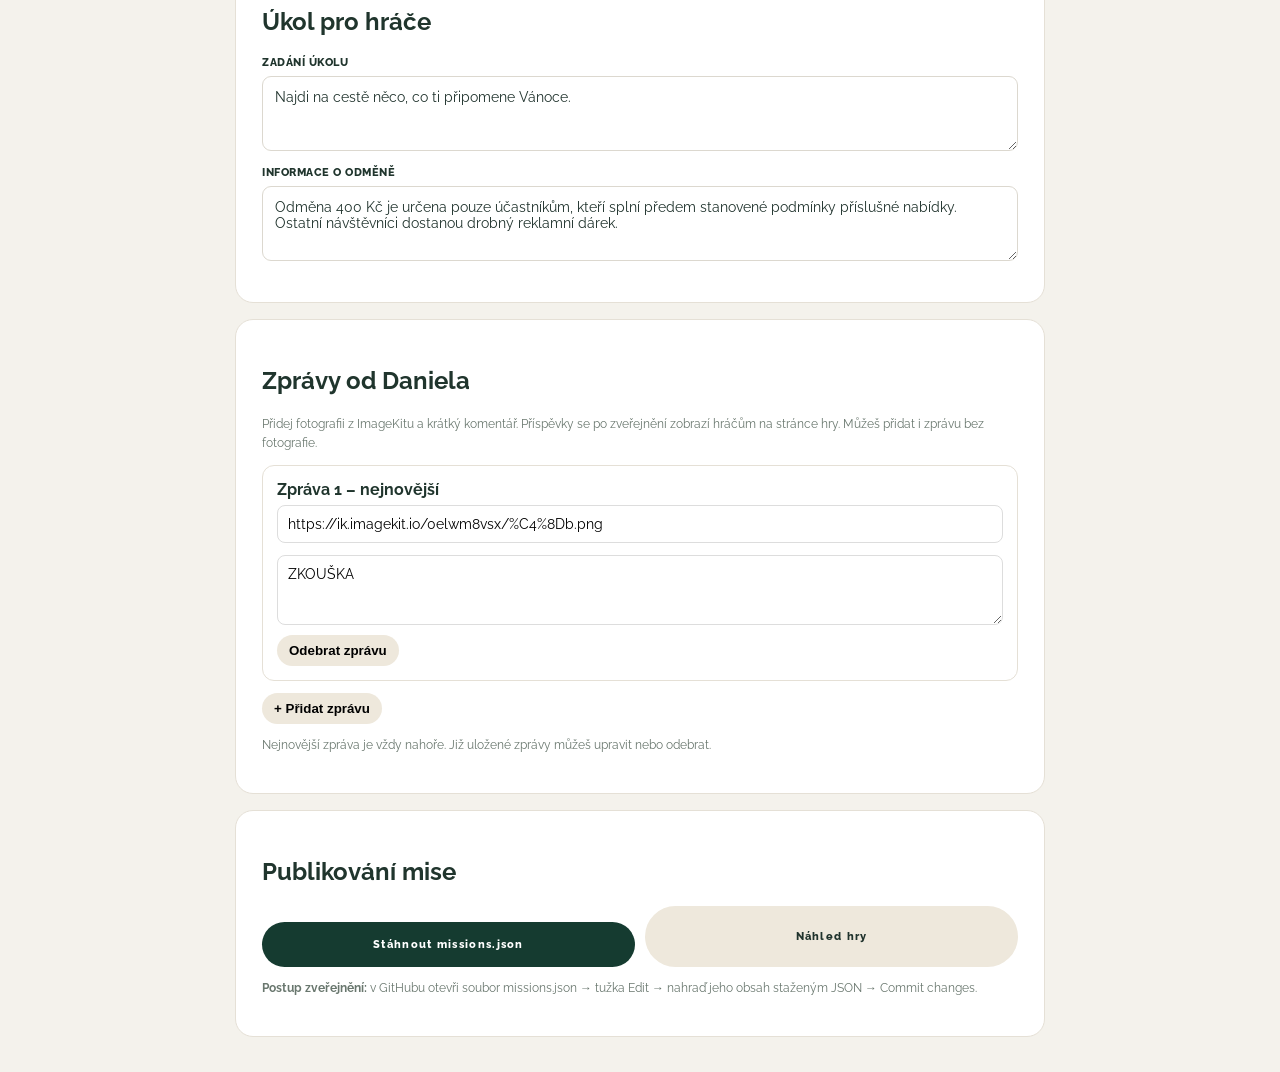
==== commit 4207f2ad: "Add hint for editing or removing saved posts" ====
--- a/admin.html
+++ b/admin.html
@@ -42,6 +42,7 @@
     <p class="hint">Přidej fotografii z ImageKitu a krátký komentář. Příspěvky se po zveřejnění zobrazí hráčům na stránce hry. Můžeš přidat i zprávu bez fotografie.</p>
     <div id="posts"></div>
     <button class="small-btn" id="add-post" type="button">+ Přidat zprávu</button>
+    <p class="hint">Nejnovější zpráva je vždy nahoře. Již uložené zprávy můžeš upravit nebo odebrat.</p>
   </div>
   <div class="admin-card">
     <h2>Publikování mise</h2>
@@ -57,6 +58,7 @@
  {title:"Druhá stopa",text:"Rozhlédni se po centru. Možná tě napoví výloha nebo vánoční výzdoba."}
 ];
 let postData = [];
+let missionLoaded = false;
 function renderClues(){
  $("clues").innerHTML="";
  clueData.forEach((c,i)=>{
@@ -74,7 +76,7 @@
  const wrap=$("posts");wrap.innerHTML="";
  postData.forEach((post,i)=>{
   const row=document.createElement("div");row.className="post-row";
-  row.innerHTML=`<b>Zpráva ${i+1}</b><input type="url" placeholder="Odkaz na fotografii z ImageKitu (volitelné)" aria-label="Odkaz na fotografii" value="${escapeHtml(post.imageUrl||"")}" data-image="${i}"><textarea placeholder="Komentář ke zprávě…" aria-label="Komentář ke zprávě" data-message="${i}">${escapeHtml(post.message||"")}</textarea><button class="small-btn" type="button" data-remove-post="${i}">Odebrat zprávu</button>`;
+  row.innerHTML=`<b>Zpráva ${i+1} – ${i===0?"nejnovější":"starší"}</b><input type="url" placeholder="Odkaz na fotografii z ImageKitu (volitelné)" aria-label="Odkaz na fotografii" value="${escapeHtml(post.imageUrl||"")}" data-image="${i}"><textarea placeholder="Komentář ke zprávě…" aria-label="Komentář ke zprávě" data-message="${i}">${escapeHtml(post.message||"")}</textarea><button class="small-btn" type="button" data-remove-post="${i}">Odebrat zprávu</button>`;
   wrap.appendChild(row);
  });
  wrap.querySelectorAll("[data-image]").forEach(el=>el.addEventListener("input",e=>postData[+e.target.dataset.image].imageUrl=e.target.value.trim()));
@@ -82,6 +84,19 @@
  wrap.querySelectorAll("[data-remove-post]").forEach(el=>el.addEventListener("click",e=>{postData.splice(+e.target.dataset.removePost,1);renderPosts()}));
 }
 $("add-post").addEventListener("click",()=>{postData.unshift({imageUrl:"",message:""});renderPosts()});
+function loadMission(data){
+ if(!data || typeof data!=="object") return;
+ $("active").checked=data.active!==false; $("title").value=data.title||""; $("city").value=data.city||"";
+ $("lat").value=data.centerLat??""; $("lng").value=data.centerLng??""; $("radius").value=data.radiusKm??2.5;
+ $("publicClue").value=data.publicClue||""; $("task").value=data.task||""; $("reward").value=data.rewardText||"";
+ if(Array.isArray(data.clues)) clueData=data.clues.map(c=>({title:c.title||"",text:c.text||""}));
+ if(Array.isArray(data.announcements)) postData=data.announcements.map(p=>({imageUrl:p.imageUrl||"",message:p.message||""}));
+ renderClues(); renderPosts(); missionLoaded=true;
+}
+async function loadSavedMission(){
+ try { const response=await fetch("missions.json?adminLoad="+Date.now(),{cache:"no-store"}); if(response.ok) loadMission(await response.json()); }
+ catch(error){ $("feedback").textContent="Nepodařilo se načíst uloženou misi. Můžeš pokračovat s výchozími údaji."; }
+}
 function makeData(){return {
  active:$("active").checked,title:$("title").value.trim(),city:$("city").value.trim(),
  centerLat:Number($("lat").value),centerLng:Number($("lng").value),radiusKm:Number($("radius").value),
@@ -95,5 +110,6 @@
 $("preview").addEventListener("click",()=>window.open("index.html","_blank"));
 renderClues();
 renderPosts();
+loadSavedMission();
 </script>
 </body></html>
--- a/style.css
+++ b/style.css
@@ -1,3 +1,4 @@
+
 @import url('https://fonts.googleapis.com/css2?family=Raleway:wght@400;500;600;700;800;900&display=swap');
 :root{--green:#153b30;--green-deep:#0e2c24;--green-mid:#285847;--gold:#dfb96f;--gold-light:#f1dba9;--cream:#f7f3e9;--ink:#20352d;--muted:#748078;--line:#e8e2d5}
 *{box-sizing:border-box}
@@ -84,6 +85,7 @@
 .notice h3{font-size:21px}
 .notice p{font-size:13px;line-height:1.7;color:var(--muted)}
 .hidden{display:none!important}
+.updates-section{padding:0 0 65px}.announcement-list{max-width:760px;margin:0 auto;display:grid;gap:14px}.announcement-card{background:#fff;border:1px solid var(--line);border-radius:17px;padding:18px;box-shadow:0 5px 20px #233d3008}.announcement-card img{width:100%;max-height:360px;object-fit:cover;border-radius:11px;display:block;margin-bottom:13px}.announcement-card p{font-size:14px;line-height:1.65;color:#344b40;margin:0;white-space:pre-wrap}.announcement-empty{text-align:center;color:var(--muted);font-size:12px;padding:18px}
 .how-section{background:var(--cream);border:1px solid #eee6d6;border-radius:22px;padding:42px 48px;display:grid;grid-template-columns:1fr 1fr;gap:30px;align-items:center;margin-bottom:25px}
 .how-section h2{font-size:38px}
 .how-section h2 em,.reward h2 em{color:#c49a52}
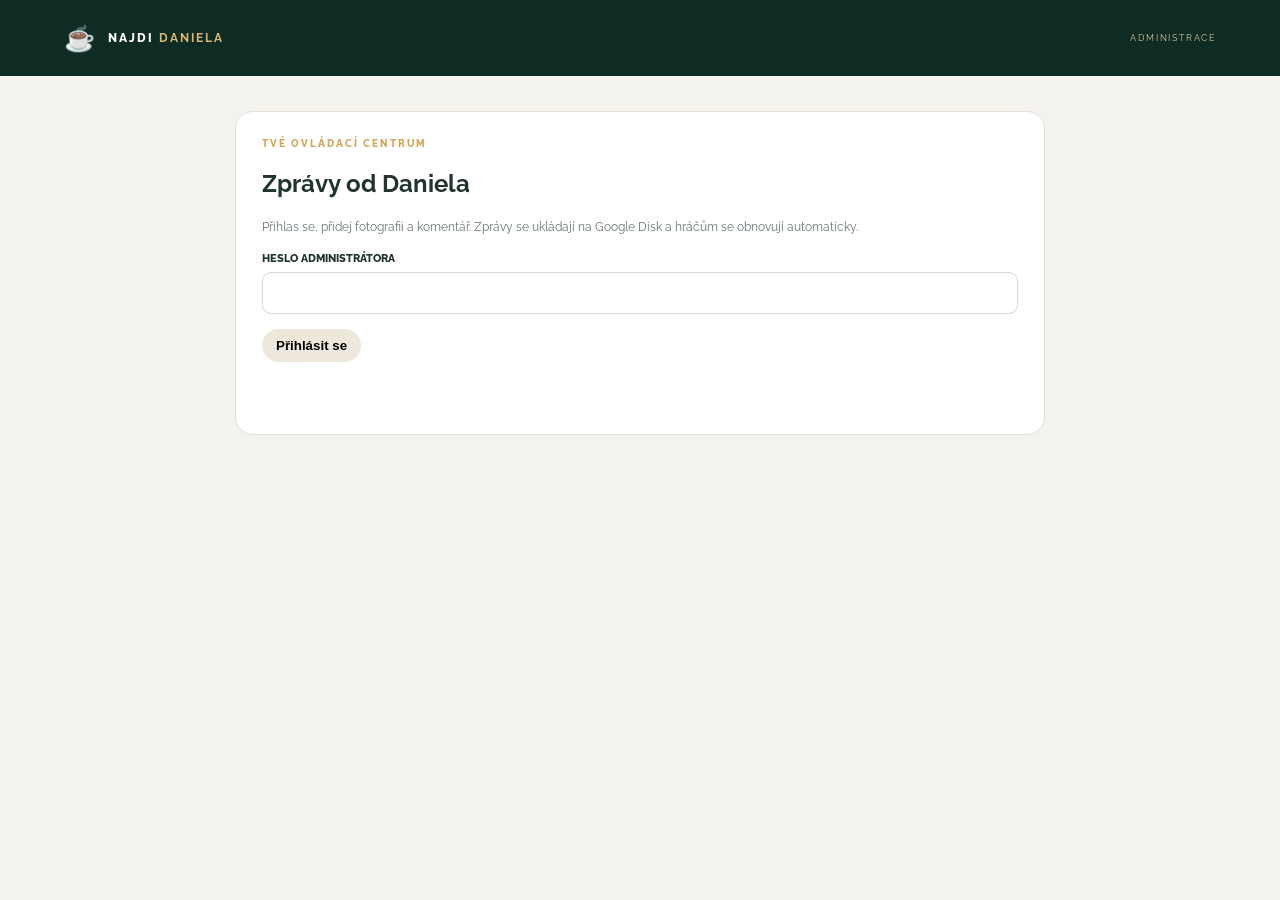
==== commit ead3c3a3: "Update admin.html" ====
--- a/admin.html
+++ b/admin.html
@@ -1,115 +1,10 @@
-<!doctype html>
-<html lang="cs">
-<head>
-  <meta charset="utf-8"><meta name="viewport" content="width=device-width, initial-scale=1">
-  <meta name="theme-color" content="#173d32"><title>Správa hry – Najdi Daniela</title>
-  <link rel="stylesheet" href="style.css">
-  <style>
-    body{background:#f4f2ec}.admin-wrap{max-width:850px;margin:35px auto;padding:0 20px}.admin-card{background:#fff;border:1px solid #e5e0d6;border-radius:18px;padding:26px;margin:16px 0}.admin-card h1{margin-top:0}.field{display:grid;gap:7px;margin:15px 0}.field label{font-size:11px;font-weight:800;letter-spacing:.5px}.field input,.field textarea{width:100%;border:1px solid #dcd8cf;border-radius:9px;padding:12px;font:14px Raleway,Arial,sans-serif;color:#20332d}.field textarea{min-height:75px;resize:vertical}.two{display:grid;grid-template-columns:1fr 1fr;gap:12px}.admin-actions{display:flex;gap:10px;flex-wrap:wrap}.admin-actions button{flex:1;min-width:170px}.hint{font-size:12px;line-height:1.6;color:#69776e}.warning{padding:13px;border-radius:10px;background:#fff4df;color:#765622;font-size:12px;line-height:1.6}.clue-row{border:1px solid #e5e0d6;padding:12px;border-radius:10px;margin:10px 0}.clue-row input{width:100%;padding:9px;margin:5px 0;border:1px solid #ddd;border-radius:7px}.small-btn{border:0;background:#eee8dc;border-radius:20px;padding:8px 12px;font-weight:700;cursor:pointer}.post-row{border:1px solid #e5e0d6;padding:14px;border-radius:12px;margin:12px 0}.post-row input,.post-row textarea{width:100%;padding:10px;margin:6px 0;border:1px solid #ddd;border-radius:8px;font:14px Raleway,Arial,sans-serif}.post-row textarea{min-height:70px}.post-preview{max-width:180px;max-height:120px;object-fit:cover;border-radius:8px;display:block;margin:8px 0}
-  </style>
-</head>
-<body>
-<header class="topbar"><a class="brand" href="index.html"><span class="brand-mark">☕</span><span>NAJDI <b>DANIELA</b></span></a><span class="edition">ADMINISTRACE</span></header>
-<main class="admin-wrap">
-  <div class="admin-card">
-    <p class="eyebrow">TVÉ OVLÁDACÍ CENTRUM</p><h1>Správa herní mise</h1>
-    <p class="hint">Tady připravíš veřejné informace, které uvidí hráči. Po dokončení stáhni soubor missions.json a nahraj ho do kořenové složky GitHub repozitáře místo původního souboru.</p>
-    <div class="warning"><b>Důležité:</b> Tato první verze nemá serverovou administraci. Úpravy se ukládají v tomto prohlížeči a zveřejníš je nahráním souboru na GitHub. Do veřejných údajů nevkládej přesnou adresu, soukromé kontakty ani neveřejné ověřovací kódy. Odměnu potvrď osobně.</div>
-  </div>
-  <div class="admin-card">
-    <h2>Základní nastavení</h2>
-    <label class="check-row"><input type="checkbox" id="active" checked><span>Mise je aktivní a viditelná hráčům</span></label>
-    <div class="field"><label>NÁZEV MISE</label><input id="title" value="Najdi dnešní kavárnu"></div>
-    <div class="field"><label>MĚSTO / OBLAST</label><input id="city" value="Šumperk a okolí"></div>
-    <div class="field"><label>VEŘEJNÁ PRVNÍ INDICIE</label><textarea id="publicClue">Najdeš mě tam, kde se potkává příjemná atmosféra s vůní čerstvé kávy.</textarea></div>
-    <div class="two">
-      <div class="field"><label>STŘED OBLASTI – ZEMĚPISNÁ ŠÍŘKA</label><input id="lat" type="number" step="0.0001" value="49.9653"></div>
-      <div class="field"><label>STŘED OBLASTI – ZEMĚPISNÁ DÉLKA</label><input id="lng" type="number" step="0.0001" value="16.9706"></div>
-    </div>
-    <div class="field"><label>POLOMĚR OBLASTI V KM</label><input id="radius" type="number" min="0.5" max="20" step="0.5" value="2.5"></div>
-  </div>
-  <div class="admin-card">
-    <h2>Další indicie</h2><p class="hint">Nápovědy se hráčům zobrazují postupně. První je viditelná hned, další odemkne hráč tlačítkem po splnění úkolu.</p>
-    <div id="clues"></div><button class="small-btn" id="add-clue" type="button">+ Přidat indicii</button>
-  </div>
-  <div class="admin-card">
-    <h2>Úkol pro hráče</h2>
-    <div class="field"><label>ZADÁNÍ ÚKOLU</label><textarea id="task">Najdi na cestě něco, co ti připomene Vánoce.</textarea></div>
-    <div class="field"><label>INFORMACE O ODMĚNĚ</label><textarea id="reward">Odměna 400 Kč je určena pouze účastníkům, kteří splní předem stanovené podmínky příslušné nabídky. Ostatní návštěvníci dostanou drobný reklamní dárek.</textarea></div>
-  </div>
-  <div class="admin-card">
-    <h2>Zprávy od Daniela</h2>
-    <p class="hint">Přidej fotografii z ImageKitu a krátký komentář. Příspěvky se po zveřejnění zobrazí hráčům na stránce hry. Můžeš přidat i zprávu bez fotografie.</p>
-    <div id="posts"></div>
-    <button class="small-btn" id="add-post" type="button">+ Přidat zprávu</button>
-    <p class="hint">Nejnovější zpráva je vždy nahoře. Již uložené zprávy můžeš upravit nebo odebrat.</p>
-  </div>
-  <div class="admin-card">
-    <h2>Publikování mise</h2>
-    <div class="admin-actions"><button class="button button-dark" id="download" type="button">Stáhnout missions.json</button><button class="button" style="background:#eee8dc;color:#20332d" id="preview" type="button">Náhled hry</button></div>
-    <p id="feedback" class="hint" aria-live="polite"></p>
-    <p class="hint"><b>Postup zveřejnění:</b> v GitHubu otevři soubor missions.json → tužka Edit → nahraď jeho obsah staženým JSON → Commit changes.</p>
-  </div>
-</main>
+<!doctype html><html lang="cs"><head><meta charset="utf-8"><meta name="viewport" content="width=device-width,initial-scale=1"><meta name="theme-color" content="#173d32"><title>Správa hry – Najdi Daniela</title><link rel="stylesheet" href="style.css"><style>body{background:#f4f2ec}.admin-wrap{max-width:850px;margin:35px auto;padding:0 20px}.admin-card{background:#fff;border:1px solid #e5e0d6;border-radius:18px;padding:26px;margin:16px 0}.field{display:grid;gap:7px;margin:15px 0}.field label{font-size:11px;font-weight:800}.field input,.field textarea{width:100%;border:1px solid #dcd8cf;border-radius:9px;padding:12px;font:14px Raleway,Arial,sans-serif}.field textarea{min-height:75px}.hint{font-size:12px;line-height:1.6;color:#69776e}.post-row{border:1px solid #e5e0d6;padding:14px;border-radius:12px;margin:12px 0}.post-row textarea{width:100%;padding:10px;margin:6px 0;border:1px solid #ddd;border-radius:8px}.small-btn{border:0;background:#eee8dc;border-radius:20px;padding:9px 14px;font-weight:700;cursor:pointer}.status{padding:10px 0;font-size:13px}</style></head><body><header class="topbar"><a class="brand" href="index.html"><span class="brand-mark">☕</span><span>NAJDI <b>DANIELA</b></span></a><span class="edition">ADMINISTRACE</span></header><main class="admin-wrap"><section class="admin-card"><p class="eyebrow">TVÉ OVLÁDACÍ CENTRUM</p><h1>Zprávy od Daniela</h1><p class="hint">Přihlas se, přidej fotografii a komentář. Zprávy se ukládají na Google Disk a hráčům se obnovují automaticky.</p><div class="field"><label>HESLO ADMINISTRÁTORA</label><input id="password" type="password" autocomplete="current-password"></div><button class="small-btn" id="login">Přihlásit se</button><p id="status" class="status" aria-live="polite"></p></section><section id="editor" class="admin-card" hidden><h2>Nová zpráva</h2><div class="field"><label>FOTOGRAFIE Z MOBILU</label><input id="photo" type="file" accept="image/*" capture="environment"></div><div class="field"><label>KOMENTÁŘ</label><textarea id="message" placeholder="Tak už jsem tady a čekám na prvního z vás. ☕"></textarea></div><button class="small-btn" id="publish">Zveřejnit zprávu</button></section><section id="saved" class="admin-card" hidden><h2>Zveřejněné zprávy</h2><div id="posts"></div></section></main>
 <script>
-const $ = id => document.getElementById(id);
-let clueData = [
- {title:"První stopa",text:"Hledej místo, kam se chodí zpomalit a na chvíli vypnout."},
- {title:"Druhá stopa",text:"Rozhlédni se po centru. Možná tě napoví výloha nebo vánoční výzdoba."}
-];
-let postData = [];
-let missionLoaded = false;
-function renderClues(){
- $("clues").innerHTML="";
- clueData.forEach((c,i)=>{
-  const row=document.createElement("div");row.className="clue-row";
-  row.innerHTML=`<b>Indicie ${i+1}</b><input aria-label="Název indicie" value="${escapeHtml(c.title)}" data-title="${i}"><input aria-label="Text indicie" value="${escapeHtml(c.text)}" data-text="${i}"><button class="small-btn" data-remove="${i}" type="button">Odebrat</button>`;
-  $("clues").appendChild(row);
- });
- $("clues").querySelectorAll("[data-title]").forEach(el=>el.addEventListener("input",e=>clueData[+e.target.dataset.title].title=e.target.value));
- $("clues").querySelectorAll("[data-text]").forEach(el=>el.addEventListener("input",e=>clueData[+e.target.dataset.text].text=e.target.value));
- $("clues").querySelectorAll("[data-remove]").forEach(el=>el.addEventListener("click",e=>{clueData.splice(+e.target.dataset.remove,1);renderClues()}));
-}
-function escapeHtml(s){return String(s).replace(/[&<>"']/g,c=>({"&":"&amp;","<":"&lt;",">":"&gt;",'"':"&quot;","'":"&#39;"}[c]));}
-$("add-clue").addEventListener("click",()=>{clueData.push({title:"Nová stopa",text:"Doplň text indicie."});renderClues()});
-function renderPosts(){
- const wrap=$("posts");wrap.innerHTML="";
- postData.forEach((post,i)=>{
-  const row=document.createElement("div");row.className="post-row";
-  row.innerHTML=`<b>Zpráva ${i+1} – ${i===0?"nejnovější":"starší"}</b><input type="url" placeholder="Odkaz na fotografii z ImageKitu (volitelné)" aria-label="Odkaz na fotografii" value="${escapeHtml(post.imageUrl||"")}" data-image="${i}"><textarea placeholder="Komentář ke zprávě…" aria-label="Komentář ke zprávě" data-message="${i}">${escapeHtml(post.message||"")}</textarea><button class="small-btn" type="button" data-remove-post="${i}">Odebrat zprávu</button>`;
-  wrap.appendChild(row);
- });
- wrap.querySelectorAll("[data-image]").forEach(el=>el.addEventListener("input",e=>postData[+e.target.dataset.image].imageUrl=e.target.value.trim()));
- wrap.querySelectorAll("[data-message]").forEach(el=>el.addEventListener("input",e=>postData[+e.target.dataset.message].message=e.target.value));
- wrap.querySelectorAll("[data-remove-post]").forEach(el=>el.addEventListener("click",e=>{postData.splice(+e.target.dataset.removePost,1);renderPosts()}));
-}
-$("add-post").addEventListener("click",()=>{postData.unshift({imageUrl:"",message:""});renderPosts()});
-function loadMission(data){
- if(!data || typeof data!=="object") return;
- $("active").checked=data.active!==false; $("title").value=data.title||""; $("city").value=data.city||"";
- $("lat").value=data.centerLat??""; $("lng").value=data.centerLng??""; $("radius").value=data.radiusKm??2.5;
- $("publicClue").value=data.publicClue||""; $("task").value=data.task||""; $("reward").value=data.rewardText||"";
- if(Array.isArray(data.clues)) clueData=data.clues.map(c=>({title:c.title||"",text:c.text||""}));
- if(Array.isArray(data.announcements)) postData=data.announcements.map(p=>({imageUrl:p.imageUrl||"",message:p.message||""}));
- renderClues(); renderPosts(); missionLoaded=true;
-}
-async function loadSavedMission(){
- try { const response=await fetch("missions.json?adminLoad="+Date.now(),{cache:"no-store"}); if(response.ok) loadMission(await response.json()); }
- catch(error){ $("feedback").textContent="Nepodařilo se načíst uloženou misi. Můžeš pokračovat s výchozími údaji."; }
-}
-function makeData(){return {
- active:$("active").checked,title:$("title").value.trim(),city:$("city").value.trim(),
- centerLat:Number($("lat").value),centerLng:Number($("lng").value),radiusKm:Number($("radius").value),
- publicClue:$("publicClue").value.trim(),clues:clueData,task:$("task").value.trim(),rewardText:$("reward").value.trim(),announcements:postData
-};}
-$("download").addEventListener("click",()=>{
- const data=makeData();const blob=new Blob([JSON.stringify(data,null,2)],{type:"application/json"});
- const url=URL.createObjectURL(blob);const a=document.createElement("a");a.href=url;a.download="missions.json";a.click();URL.revokeObjectURL(url);
- $("feedback").textContent="Soubor missions.json byl připraven ke stažení. Teď ho nahraj do GitHubu a potvrď změnu.";
-});
-$("preview").addEventListener("click",()=>window.open("index.html","_blank"));
-renderClues();
-renderPosts();
-loadSavedMission();
-</script>
-</body></html>
+const API_URL="https://script.google.com/macros/s/AKfycbys7uP-yDkuPY0k_aGFawtPYuYU1uyb5UimvQs1JxU8Bgk-N7B-u472mU-VF4v2GEhRAQ/exec";const $=id=>document.getElementById(id);let password="";
+function getMessages(){return new Promise((resolve,reject)=>{const cb="__msg"+Math.random().toString(36).slice(2),s=document.createElement("script");const timer=setTimeout(()=>{clean();reject(Error("Vypršel čas načítání."));},12000);function clean(){clearTimeout(timer);delete window[cb];s.remove();}window[cb]=d=>{clean();resolve(d);};s.onerror=()=>{clean();reject(Error("Nepodařilo se načíst zprávy."));};s.src=API_URL+"?callback="+cb+"&t="+Date.now();document.head.appendChild(s);});}
+async function refresh(){const d=await getMessages();if(!d.success)throw Error(d.error||"Chyba načítání");render(d.messages||[]);}
+function render(items){$("posts").innerHTML="";if(!items.length){$("posts").textContent="Zatím nejsou zveřejněné žádné zprávy.";return;}items.forEach(m=>{const row=document.createElement("div");row.className="post-row";const title=document.createElement("b");title.textContent="Zpráva";row.appendChild(title);if(m.imageUrl){const img=document.createElement("img");img.src=m.imageUrl;img.alt="Fotografie zprávy";img.style="max-width:180px;max-height:120px;display:block;margin:8px 0";row.appendChild(img);}const ta=document.createElement("textarea");ta.value=m.message||m.text||"";row.appendChild(ta);const edit=document.createElement("button");edit.className="small-btn";edit.textContent="Uložit změnu";edit.onclick=()=>send({action:"update",id:m.id,message:ta.value});const del=document.createElement("button");del.className="small-btn";del.textContent="Smazat";del.onclick=()=>{if(confirm("Opravdu smazat zprávu?"))send({action:"delete",id:m.id});};row.append(edit,del);$("posts").appendChild(row);});}
+async function send(data){$("status").textContent="Odesílám…";try{await fetch(API_URL,{method:"POST",mode:"no-cors",headers:{"Content-Type":"text/plain;charset=utf-8"},body:JSON.stringify({...data,password})});await new Promise(r=>setTimeout(r,1800));await refresh();$("status").textContent="Hotovo – seznam zpráv byl znovu načten.";}catch(e){$("status").textContent="Nepodařilo se ověřit změnu: "+e.message;}}
+$("login").onclick=async()=>{password=$("password").value;if(!password){$("status").textContent="Zadej heslo.";return;}try{await refresh();$("editor").hidden=false;$("saved").hidden=false;$("status").textContent="Připojeno k seznamu zpráv.";}catch(e){$("status").textContent="Chyba spojení: "+e.message;}};
+$("publish").onclick=async()=>{const file=$("photo").files[0],message=$("message").value.trim();if(!file&&!message){$("status").textContent="Přidej fotografii nebo text.";return;}const data={action:"publish",message};if(file){if(file.size>4*1024*1024){$("status").textContent="Vyber fotografii do 4 MB.";return;}const dataUrl=await new Promise((resolve,reject)=>{const r=new FileReader();r.onload=()=>resolve(r.result);r.onerror=reject;r.readAsDataURL(file);});data.imageBase64=String(dataUrl).split(",")[1];data.mimeType=file.type||"image/jpeg";}await send(data);$("message").value="";$("photo").value="";};
+</script></body></html>
--- a/style.css
+++ b/style.css
@@ -1,4 +1,3 @@
-
 @import url('https://fonts.googleapis.com/css2?family=Raleway:wght@400;500;600;700;800;900&display=swap');
 :root{--green:#153b30;--green-deep:#0e2c24;--green-mid:#285847;--gold:#dfb96f;--gold-light:#f1dba9;--cream:#f7f3e9;--ink:#20352d;--muted:#748078;--line:#e8e2d5}
 *{box-sizing:border-box}
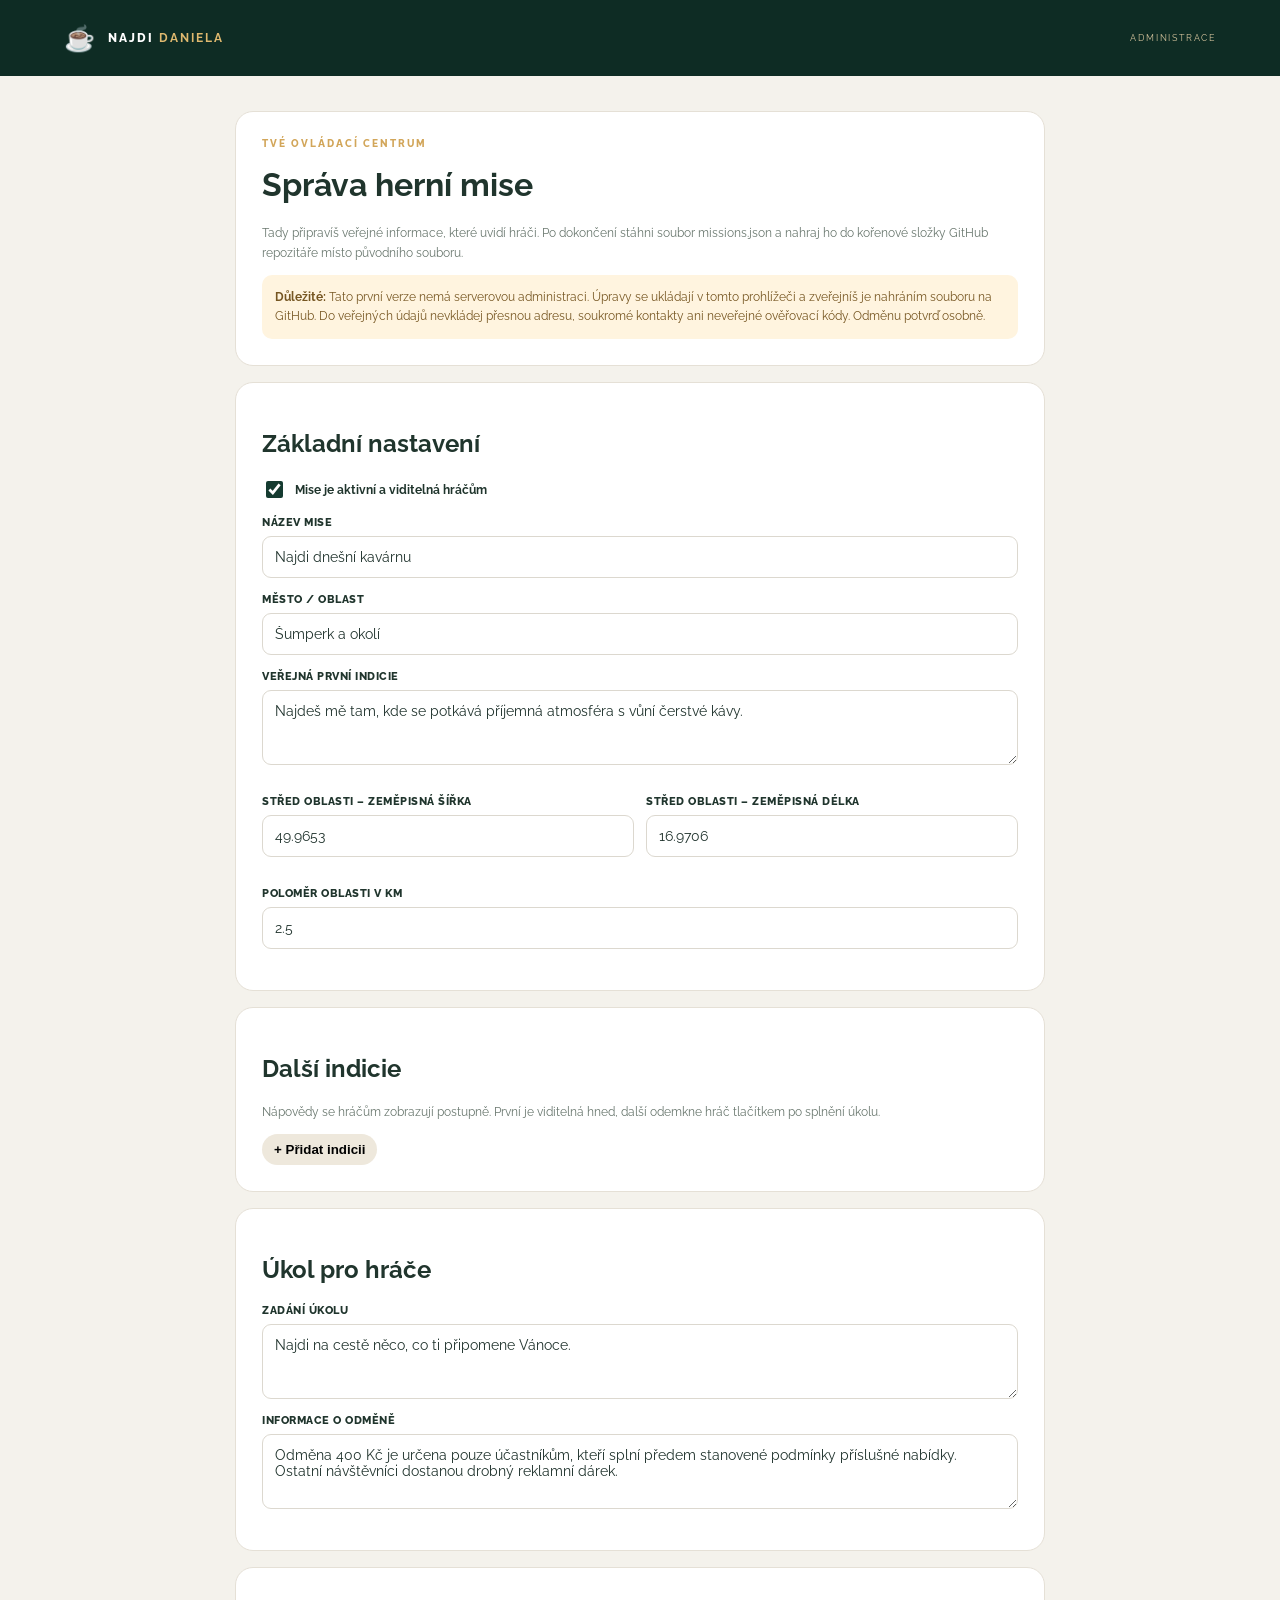
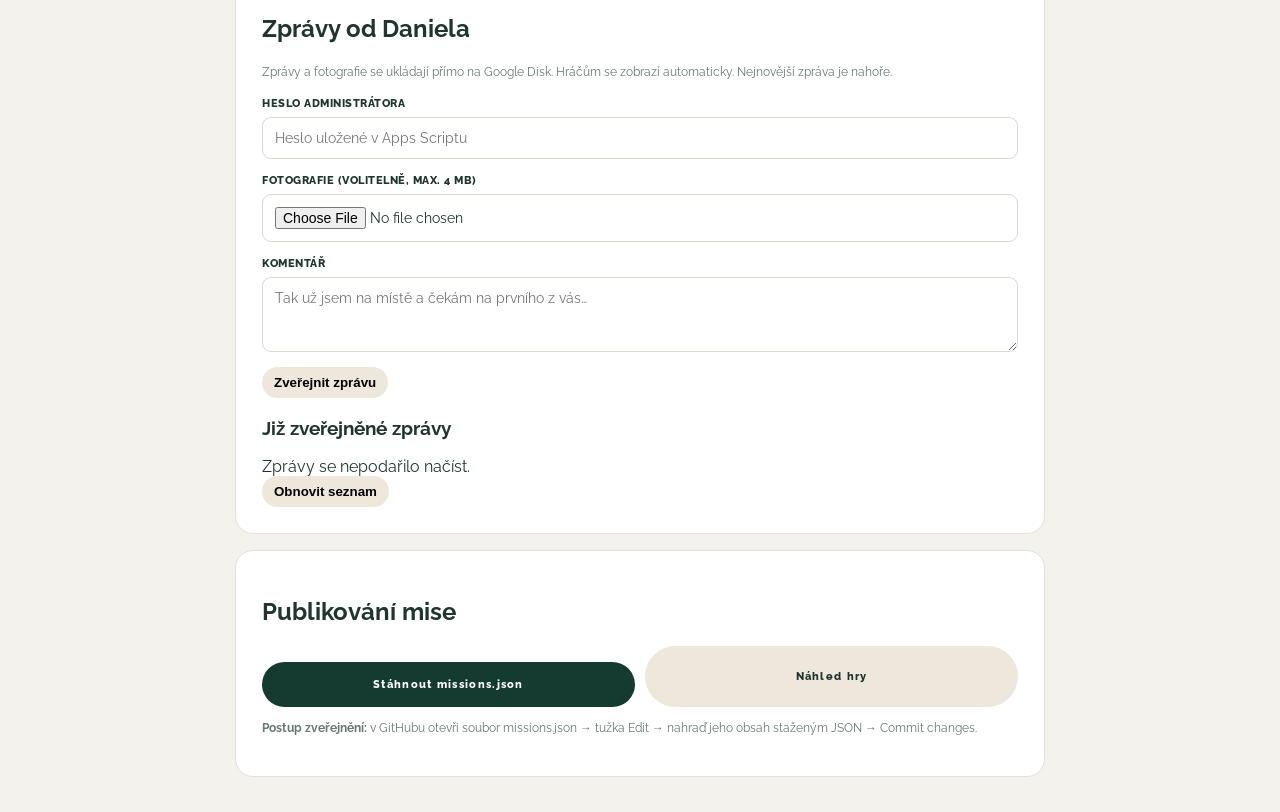
==== commit 88b91dc9: "Update admin.html" ====
--- a/admin.html
+++ b/admin.html
@@ -1,10 +1,168 @@
-<!doctype html><html lang="cs"><head><meta charset="utf-8"><meta name="viewport" content="width=device-width,initial-scale=1"><meta name="theme-color" content="#173d32"><title>Správa hry – Najdi Daniela</title><link rel="stylesheet" href="style.css"><style>body{background:#f4f2ec}.admin-wrap{max-width:850px;margin:35px auto;padding:0 20px}.admin-card{background:#fff;border:1px solid #e5e0d6;border-radius:18px;padding:26px;margin:16px 0}.field{display:grid;gap:7px;margin:15px 0}.field label{font-size:11px;font-weight:800}.field input,.field textarea{width:100%;border:1px solid #dcd8cf;border-radius:9px;padding:12px;font:14px Raleway,Arial,sans-serif}.field textarea{min-height:75px}.hint{font-size:12px;line-height:1.6;color:#69776e}.post-row{border:1px solid #e5e0d6;padding:14px;border-radius:12px;margin:12px 0}.post-row textarea{width:100%;padding:10px;margin:6px 0;border:1px solid #ddd;border-radius:8px}.small-btn{border:0;background:#eee8dc;border-radius:20px;padding:9px 14px;font-weight:700;cursor:pointer}.status{padding:10px 0;font-size:13px}</style></head><body><header class="topbar"><a class="brand" href="index.html"><span class="brand-mark">☕</span><span>NAJDI <b>DANIELA</b></span></a><span class="edition">ADMINISTRACE</span></header><main class="admin-wrap"><section class="admin-card"><p class="eyebrow">TVÉ OVLÁDACÍ CENTRUM</p><h1>Zprávy od Daniela</h1><p class="hint">Přihlas se, přidej fotografii a komentář. Zprávy se ukládají na Google Disk a hráčům se obnovují automaticky.</p><div class="field"><label>HESLO ADMINISTRÁTORA</label><input id="password" type="password" autocomplete="current-password"></div><button class="small-btn" id="login">Přihlásit se</button><p id="status" class="status" aria-live="polite"></p></section><section id="editor" class="admin-card" hidden><h2>Nová zpráva</h2><div class="field"><label>FOTOGRAFIE Z MOBILU</label><input id="photo" type="file" accept="image/*" capture="environment"></div><div class="field"><label>KOMENTÁŘ</label><textarea id="message" placeholder="Tak už jsem tady a čekám na prvního z vás. ☕"></textarea></div><button class="small-btn" id="publish">Zveřejnit zprávu</button></section><section id="saved" class="admin-card" hidden><h2>Zveřejněné zprávy</h2><div id="posts"></div></section></main>
+<!doctype html>
+<html lang="cs">
+<head>
+  <meta charset="utf-8"><meta name="viewport" content="width=device-width, initial-scale=1">
+  <meta name="theme-color" content="#173d32"><title>Správa hry – Najdi Daniela</title>
+  <link rel="stylesheet" href="style.css">
+  <style>
+    body{background:#f4f2ec}.admin-wrap{max-width:850px;margin:35px auto;padding:0 20px}.admin-card{background:#fff;border:1px solid #e5e0d6;border-radius:18px;padding:26px;margin:16px 0}.admin-card h1{margin-top:0}.field{display:grid;gap:7px;margin:15px 0}.field label{font-size:11px;font-weight:800;letter-spacing:.5px}.field input,.field textarea{width:100%;border:1px solid #dcd8cf;border-radius:9px;padding:12px;font:14px Raleway,Arial,sans-serif;color:#20332d}.field textarea{min-height:75px;resize:vertical}.two{display:grid;grid-template-columns:1fr 1fr;gap:12px}.admin-actions{display:flex;gap:10px;flex-wrap:wrap}.admin-actions button{flex:1;min-width:170px}.hint{font-size:12px;line-height:1.6;color:#69776e}.warning{padding:13px;border-radius:10px;background:#fff4df;color:#765622;font-size:12px;line-height:1.6}.clue-row{border:1px solid #e5e0d6;padding:12px;border-radius:10px;margin:10px 0}.clue-row input{width:100%;padding:9px;margin:5px 0;border:1px solid #ddd;border-radius:7px}.small-btn{border:0;background:#eee8dc;border-radius:20px;padding:8px 12px;font-weight:700;cursor:pointer}.post-row{border:1px solid #e5e0d6;padding:14px;border-radius:12px;margin:12px 0}.post-row input,.post-row textarea{width:100%;padding:10px;margin:6px 0;border:1px solid #ddd;border-radius:8px;font:14px Raleway,Arial,sans-serif}.post-row textarea{min-height:70px}.post-preview{max-width:180px;max-height:120px;object-fit:cover;border-radius:8px;display:block;margin:8px 0}
+  </style>
+</head>
+<body>
+<header class="topbar"><a class="brand" href="index.html"><span class="brand-mark">☕</span><span>NAJDI <b>DANIELA</b></span></a><span class="edition">ADMINISTRACE</span></header>
+<main class="admin-wrap">
+  <div class="admin-card">
+    <p class="eyebrow">TVÉ OVLÁDACÍ CENTRUM</p><h1>Správa herní mise</h1>
+    <p class="hint">Tady připravíš veřejné informace, které uvidí hráči. Po dokončení stáhni soubor missions.json a nahraj ho do kořenové složky GitHub repozitáře místo původního souboru.</p>
+    <div class="warning"><b>Důležité:</b> Tato první verze nemá serverovou administraci. Úpravy se ukládají v tomto prohlížeči a zveřejníš je nahráním souboru na GitHub. Do veřejných údajů nevkládej přesnou adresu, soukromé kontakty ani neveřejné ověřovací kódy. Odměnu potvrď osobně.</div>
+  </div>
+  <div class="admin-card">
+    <h2>Základní nastavení</h2>
+    <label class="check-row"><input type="checkbox" id="active" checked><span>Mise je aktivní a viditelná hráčům</span></label>
+    <div class="field"><label>NÁZEV MISE</label><input id="title" value="Najdi dnešní kavárnu"></div>
+    <div class="field"><label>MĚSTO / OBLAST</label><input id="city" value="Šumperk a okolí"></div>
+    <div class="field"><label>VEŘEJNÁ PRVNÍ INDICIE</label><textarea id="publicClue">Najdeš mě tam, kde se potkává příjemná atmosféra s vůní čerstvé kávy.</textarea></div>
+    <div class="two">
+      <div class="field"><label>STŘED OBLASTI – ZEMĚPISNÁ ŠÍŘKA</label><input id="lat" type="number" step="0.0001" value="49.9653"></div>
+      <div class="field"><label>STŘED OBLASTI – ZEMĚPISNÁ DÉLKA</label><input id="lng" type="number" step="0.0001" value="16.9706"></div>
+    </div>
+    <div class="field"><label>POLOMĚR OBLASTI V KM</label><input id="radius" type="number" min="0.5" max="20" step="0.5" value="2.5"></div>
+  </div>
+  <div class="admin-card">
+    <h2>Další indicie</h2><p class="hint">Nápovědy se hráčům zobrazují postupně. První je viditelná hned, další odemkne hráč tlačítkem po splnění úkolu.</p>
+    <div id="clues"></div><button class="small-btn" id="add-clue" type="button">+ Přidat indicii</button>
+  </div>
+  <div class="admin-card">
+    <h2>Úkol pro hráče</h2>
+    <div class="field"><label>ZADÁNÍ ÚKOLU</label><textarea id="task">Najdi na cestě něco, co ti připomene Vánoce.</textarea></div>
+    <div class="field"><label>INFORMACE O ODMĚNĚ</label><textarea id="reward">Odměna 400 Kč je určena pouze účastníkům, kteří splní předem stanovené podmínky příslušné nabídky. Ostatní návštěvníci dostanou drobný reklamní dárek.</textarea></div>
+  </div>
+  <div class="admin-card">
+    <h2>Zprávy od Daniela</h2>
+    <p class="hint">Zprávy a fotografie se ukládají přímo na Google Disk. Hráčům se zobrazí automaticky. Nejnovější zpráva je nahoře.</p>
+    <div class="field"><label>HESLO ADMINISTRÁTORA</label><input id="admin-password" type="password" autocomplete="current-password" placeholder="Heslo uložené v Apps Scriptu"></div>
+    <div class="field"><label>FOTOGRAFIE (VOLITELNĚ, MAX. 4 MB)</label><input id="admin-photo" type="file" accept="image/*" capture="environment"></div>
+    <div class="field"><label>KOMENTÁŘ</label><textarea id="admin-message" placeholder="Tak už jsem na místě a čekám na prvního z vás…"></textarea></div>
+    <button class="small-btn" id="publish-message" type="button">Zveřejnit zprávu</button>
+    <p id="message-status" class="hint" aria-live="polite"></p>
+    <h3>Již zveřejněné zprávy</h3><div id="live-posts"><p class="hint">Načítám zprávy…</p></div><div id="posts" hidden></div>
+    <button class="small-btn" id="reload-live" type="button">Obnovit seznam</button>
+  </div>
+  <div class="admin-card">
+    <h2>Publikování mise</h2>
+    <div class="admin-actions"><button class="button button-dark" id="download" type="button">Stáhnout missions.json</button><button class="button" style="background:#eee8dc;color:#20332d" id="preview" type="button">Náhled hry</button></div>
+    <p id="feedback" class="hint" aria-live="polite"></p>
+    <p class="hint"><b>Postup zveřejnění:</b> v GitHubu otevři soubor missions.json → tužka Edit → nahraď jeho obsah staženým JSON → Commit changes.</p>
+  </div>
+</main>
 <script>
-const API_URL="https://script.google.com/macros/s/AKfycbys7uP-yDkuPY0k_aGFawtPYuYU1uyb5UimvQs1JxU8Bgk-N7B-u472mU-VF4v2GEhRAQ/exec";const $=id=>document.getElementById(id);let password="";
-function getMessages(){return new Promise((resolve,reject)=>{const cb="__msg"+Math.random().toString(36).slice(2),s=document.createElement("script");const timer=setTimeout(()=>{clean();reject(Error("Vypršel čas načítání."));},12000);function clean(){clearTimeout(timer);delete window[cb];s.remove();}window[cb]=d=>{clean();resolve(d);};s.onerror=()=>{clean();reject(Error("Nepodařilo se načíst zprávy."));};s.src=API_URL+"?callback="+cb+"&t="+Date.now();document.head.appendChild(s);});}
-async function refresh(){const d=await getMessages();if(!d.success)throw Error(d.error||"Chyba načítání");render(d.messages||[]);}
-function render(items){$("posts").innerHTML="";if(!items.length){$("posts").textContent="Zatím nejsou zveřejněné žádné zprávy.";return;}items.forEach(m=>{const row=document.createElement("div");row.className="post-row";const title=document.createElement("b");title.textContent="Zpráva";row.appendChild(title);if(m.imageUrl){const img=document.createElement("img");img.src=m.imageUrl;img.alt="Fotografie zprávy";img.style="max-width:180px;max-height:120px;display:block;margin:8px 0";row.appendChild(img);}const ta=document.createElement("textarea");ta.value=m.message||m.text||"";row.appendChild(ta);const edit=document.createElement("button");edit.className="small-btn";edit.textContent="Uložit změnu";edit.onclick=()=>send({action:"update",id:m.id,message:ta.value});const del=document.createElement("button");del.className="small-btn";del.textContent="Smazat";del.onclick=()=>{if(confirm("Opravdu smazat zprávu?"))send({action:"delete",id:m.id});};row.append(edit,del);$("posts").appendChild(row);});}
-async function send(data){$("status").textContent="Odesílám…";try{await fetch(API_URL,{method:"POST",mode:"no-cors",headers:{"Content-Type":"text/plain;charset=utf-8"},body:JSON.stringify({...data,password})});await new Promise(r=>setTimeout(r,1800));await refresh();$("status").textContent="Hotovo – seznam zpráv byl znovu načten.";}catch(e){$("status").textContent="Nepodařilo se ověřit změnu: "+e.message;}}
-$("login").onclick=async()=>{password=$("password").value;if(!password){$("status").textContent="Zadej heslo.";return;}try{await refresh();$("editor").hidden=false;$("saved").hidden=false;$("status").textContent="Připojeno k seznamu zpráv.";}catch(e){$("status").textContent="Chyba spojení: "+e.message;}};
-$("publish").onclick=async()=>{const file=$("photo").files[0],message=$("message").value.trim();if(!file&&!message){$("status").textContent="Přidej fotografii nebo text.";return;}const data={action:"publish",message};if(file){if(file.size>4*1024*1024){$("status").textContent="Vyber fotografii do 4 MB.";return;}const dataUrl=await new Promise((resolve,reject)=>{const r=new FileReader();r.onload=()=>resolve(r.result);r.onerror=reject;r.readAsDataURL(file);});data.imageBase64=String(dataUrl).split(",")[1];data.mimeType=file.type||"image/jpeg";}await send(data);$("message").value="";$("photo").value="";};
-</script></body></html>
+const $ = id => document.getElementById(id);
+let clueData = [
+ {title:"První stopa",text:"Hledej místo, kam se chodí zpomalit a na chvíli vypnout."},
+ {title:"Druhá stopa",text:"Rozhlédni se po centru. Možná tě napoví výloha nebo vánoční výzdoba."}
+];
+let postData = [];
+let missionLoaded = false;
+function renderClues(){
+ $("clues").innerHTML="";
+ clueData.forEach((c,i)=>{
+  const row=document.createElement("div");row.className="clue-row";
+  row.innerHTML=`<b>Indicie ${i+1}</b><input aria-label="Název indicie" value="${escapeHtml(c.title)}" data-title="${i}"><input aria-label="Text indicie" value="${escapeHtml(c.text)}" data-text="${i}"><button class="small-btn" data-remove="${i}" type="button">Odebrat</button>`;
+  $("clues").appendChild(row);
+ });
+ $("clues").querySelectorAll("[data-title]").forEach(el=>el.addEventListener("input",e=>clueData[+e.target.dataset.title].title=e.target.value));
+ $("clues").querySelectorAll("[data-text]").forEach(el=>el.addEventListener("input",e=>clueData[+e.target.dataset.text].text=e.target.value));
+ $("clues").querySelectorAll("[data-remove]").forEach(el=>el.addEventListener("click",e=>{clueData.splice(+e.target.dataset.remove,1);renderClues()}));
+}
+function escapeHtml(s){return String(s).replace(/[&<>"']/g,c=>({"&":"&amp;","<":"&lt;",">":"&gt;",'"':"&quot;","'":"&#39;"}[c]));}
+$("add-clue").addEventListener("click",()=>{clueData.push({title:"Nová stopa",text:"Doplň text indicie."});renderClues()});
+function renderPosts(){
+ const wrap=$("posts");wrap.innerHTML="";
+ postData.forEach((post,i)=>{
+  const row=document.createElement("div");row.className="post-row";
+  row.innerHTML=`<b>Zpráva ${i+1} – ${i===0?"nejnovější":"starší"}</b><input type="url" placeholder="Odkaz na fotografii z ImageKitu (volitelné)" aria-label="Odkaz na fotografii" value="${escapeHtml(post.imageUrl||"")}" data-image="${i}"><textarea placeholder="Komentář ke zprávě…" aria-label="Komentář ke zprávě" data-message="${i}">${escapeHtml(post.message||"")}</textarea><button class="small-btn" type="button" data-remove-post="${i}">Odebrat zprávu</button>`;
+  wrap.appendChild(row);
+ });
+ wrap.querySelectorAll("[data-image]").forEach(el=>el.addEventListener("input",e=>postData[+e.target.dataset.image].imageUrl=e.target.value.trim()));
+ wrap.querySelectorAll("[data-message]").forEach(el=>el.addEventListener("input",e=>postData[+e.target.dataset.message].message=e.target.value));
+ wrap.querySelectorAll("[data-remove-post]").forEach(el=>el.addEventListener("click",e=>{postData.splice(+e.target.dataset.removePost,1);renderPosts()}));
+}
+$("add-post").addEventListener("click",()=>{postData.unshift({imageUrl:"",message:""});renderPosts()});
+function loadMission(data){
+ if(!data || typeof data!=="object") return;
+ $("active").checked=data.active!==false; $("title").value=data.title||""; $("city").value=data.city||"";
+ $("lat").value=data.centerLat??""; $("lng").value=data.centerLng??""; $("radius").value=data.radiusKm??2.5;
+ $("publicClue").value=data.publicClue||""; $("task").value=data.task||""; $("reward").value=data.rewardText||"";
+ if(Array.isArray(data.clues)) clueData=data.clues.map(c=>({title:c.title||"",text:c.text||""}));
+ if(Array.isArray(data.announcements)) postData=data.announcements.map(p=>({imageUrl:p.imageUrl||"",message:p.message||""}));
+ renderClues(); renderPosts(); missionLoaded=true;
+}
+async function loadSavedMission(){
+ try { const response=await fetch("missions.json?adminLoad="+Date.now(),{cache:"no-store"}); if(response.ok) loadMission(await response.json()); }
+ catch(error){ $("feedback").textContent="Nepodařilo se načíst uloženou misi. Můžeš pokračovat s výchozími údaji."; }
+}
+function makeData(){return {
+ active:$("active").checked,title:$("title").value.trim(),city:$("city").value.trim(),
+ centerLat:Number($("lat").value),centerLng:Number($("lng").value),radiusKm:Number($("radius").value),
+ publicClue:$("publicClue").value.trim(),clues:clueData,task:$("task").value.trim(),rewardText:$("reward").value.trim(),announcements:postData
+};}
+$("download").addEventListener("click",()=>{
+ const data=makeData();const blob=new Blob([JSON.stringify(data,null,2)],{type:"application/json"});
+ const url=URL.createObjectURL(blob);const a=document.createElement("a");a.href=url;a.download="missions.json";a.click();URL.revokeObjectURL(url);
+ $("feedback").textContent="Soubor missions.json byl připraven ke stažení. Teď ho nahraj do GitHubu a potvrď změnu.";
+});
+$("preview").addEventListener("click",()=>window.open("index.html","_blank"));
+renderClues();
+renderPosts();
+loadSavedMission();
+</script>
+
+<script>
+const MESSAGE_API="https://script.google.com/macros/s/AKfycbys7uP-yDkuPY0k_aGFawtPYuYU1uyb5UimvQs1JxU8Bgk-N7B-u472mU-VF4v2GEhRAQ/exec";
+const byId=id=>document.getElementById(id);
+function fetchLiveMessages(){return new Promise((resolve,reject)=>{
+ const cb="__najdiAdmin"+Math.random().toString(36).slice(2),s=document.createElement("script");let finished=false;
+ const cleanup=()=>{if(finished)return;finished=true;clearTimeout(timer);try{delete window[cb]}catch(_){window[cb]=undefined} s.remove()};
+ const timer=setTimeout(()=>{cleanup();reject(new Error("Načítání zpráv vypršelo."))},12000);
+ window[cb]=data=>{cleanup();resolve(data)};s.onerror=()=>{cleanup();reject(new Error("Zprávy se nepodařilo načíst."))};
+ s.src=MESSAGE_API+"?callback="+cb+"&t="+Date.now();document.head.appendChild(s);
+});}
+async function refreshLiveMessages(){
+ const wrap=byId("live-posts");wrap.textContent="Načítám…";
+ try{const data=await fetchLiveMessages();if(!data.success)throw new Error(data.error||"Chyba načítání");
+  wrap.innerHTML="";const items=data.messages||[];
+  if(!items.length){wrap.textContent="Zatím nejsou zveřejněné žádné zprávy.";return;}
+  items.forEach(item=>{const row=document.createElement("div");row.className="post-row";
+   const stamp=document.createElement("p");stamp.className="hint";stamp.textContent=item.createdAt?new Date(item.createdAt).toLocaleString("cs-CZ"):"Zpráva";row.appendChild(stamp);
+   if(item.imageUrl){const img=document.createElement("img");img.src=item.imageUrl;img.alt="Fotografie zprávy";img.className="post-preview";row.appendChild(img)}
+   const area=document.createElement("textarea");area.value=item.message||item.text||"";area.setAttribute("aria-label","Text zprávy");row.appendChild(area);
+   const save=document.createElement("button");save.className="small-btn";save.type="button";save.textContent="Uložit text";save.addEventListener("click",()=>sendLive({action:"update",id:item.id,message:area.value}));
+   const del=document.createElement("button");del.className="small-btn";del.type="button";del.textContent="Smazat";del.addEventListener("click",()=>{if(confirm("Opravdu smazat tuto zprávu?"))sendLive({action:"delete",id:item.id})});
+   row.append(save,del);wrap.appendChild(row);
+  });
+ }catch(err){wrap.textContent=err.message;}
+}
+async function sendLive(data){
+ const password=byId("admin-password").value;
+ if(!password){byId("message-status").textContent="Zadej heslo administrátora.";return false;}
+ byId("message-status").textContent="Odesílám požadavek…";
+ try{
+  await fetch(MESSAGE_API,{method:"POST",mode:"no-cors",headers:{"Content-Type":"text/plain;charset=utf-8"},body:JSON.stringify({...data,password})});
+  await new Promise(resolve=>setTimeout(resolve,1800));await refreshLiveMessages();
+  byId("message-status").textContent="Požadavek byl odeslán. Ověř, že se změna zobrazuje v seznamu.";return true;
+ }catch(err){byId("message-status").textContent="Nepodařilo se ověřit změnu: "+err.message;return false;}
+}
+byId("publish-message").addEventListener("click",async()=>{
+ const file=byId("admin-photo").files[0],message=byId("admin-message").value.trim();
+ if(!file&&!message){byId("message-status").textContent="Přidej fotografii nebo text.";return;}
+ const data={action:"publish",message};
+ if(file){if(file.size>4*1024*1024){byId("message-status").textContent="Fotografie musí mít nejvýše 4 MB.";return;}
+  try{const url=await new Promise((resolve,reject)=>{const reader=new FileReader();reader.onload=()=>resolve(reader.result);reader.onerror=reject;reader.readAsDataURL(file)});data.imageBase64=String(url).split(",")[1];data.mimeType=file.type||"image/jpeg";}catch(_){byId("message-status").textContent="Fotografii se nepodařilo načíst.";return;}
+ }
+ const ok=await sendLive(data);if(ok){byId("admin-message").value="";byId("admin-photo").value="";}
+});
+byId("reload-live").addEventListener("click",refreshLiveMessages);
+refreshLiveMessages();
+</script>
+
+</body></html>
